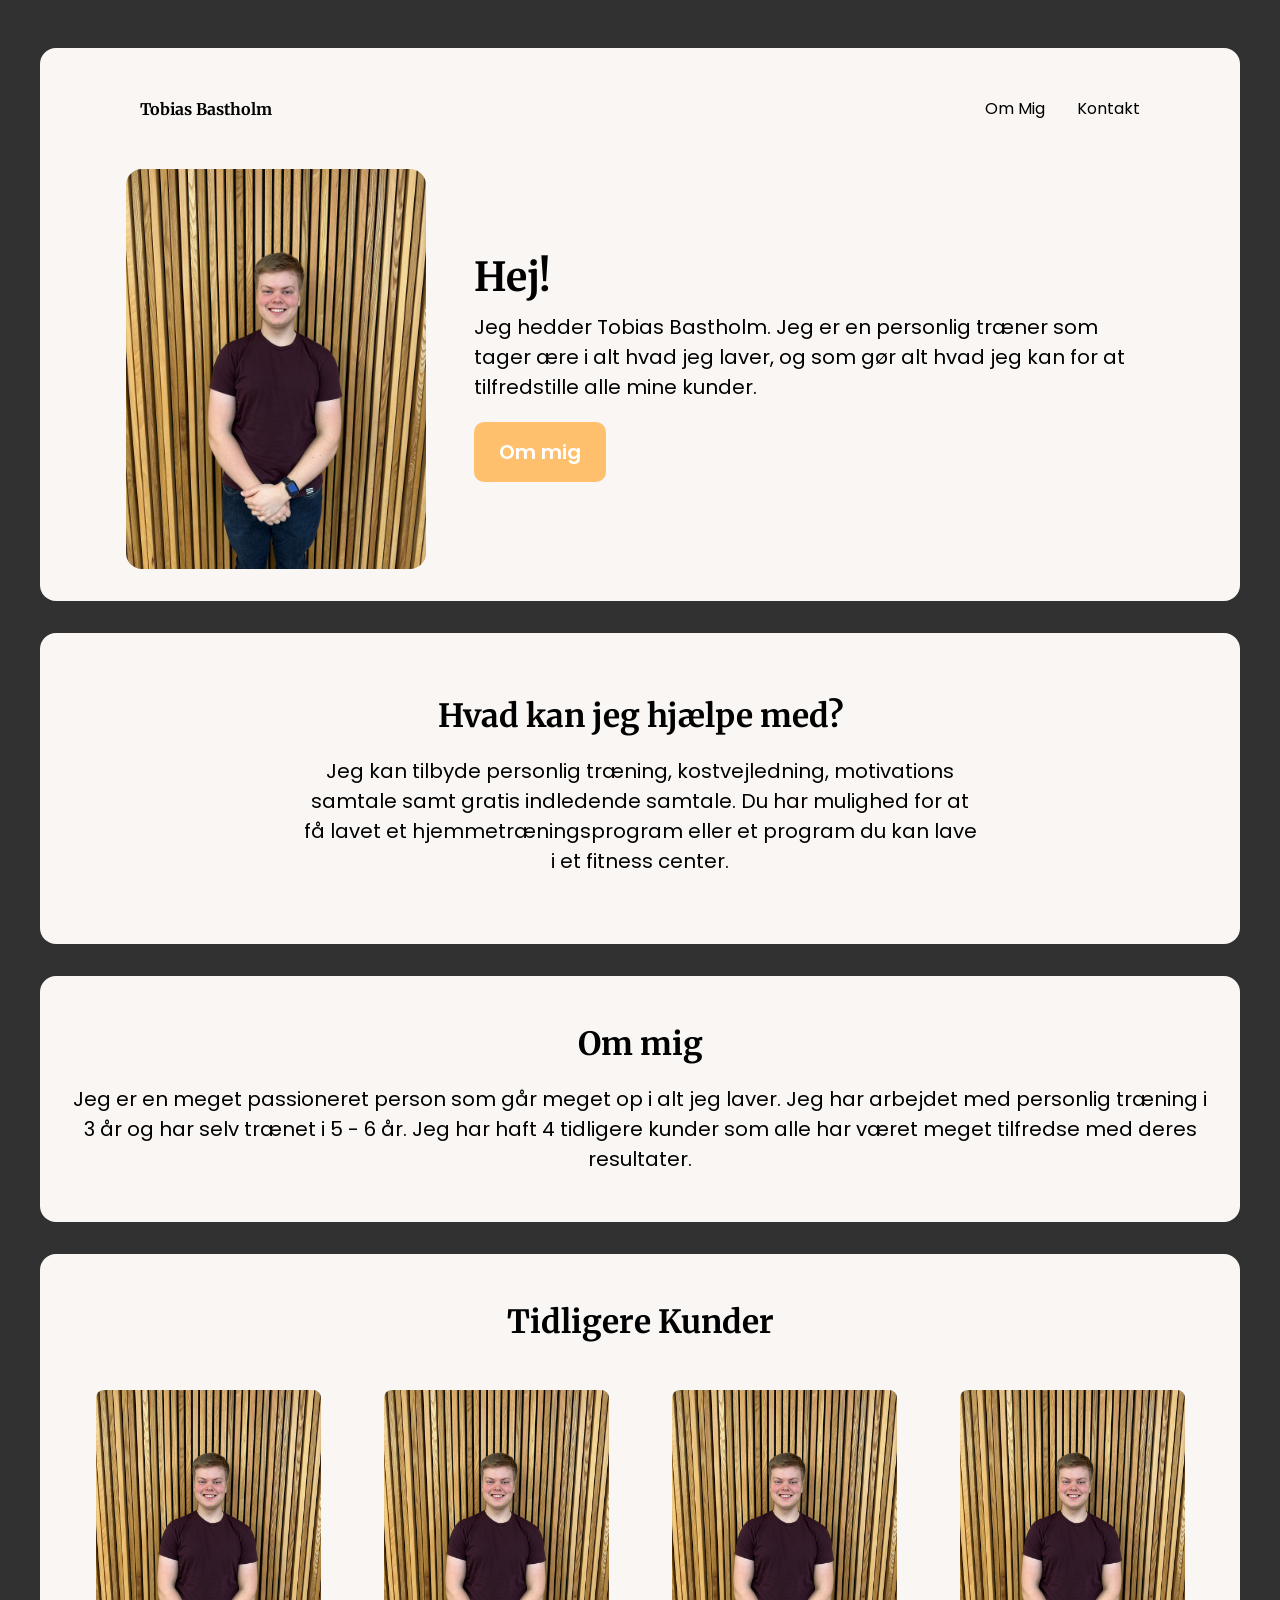
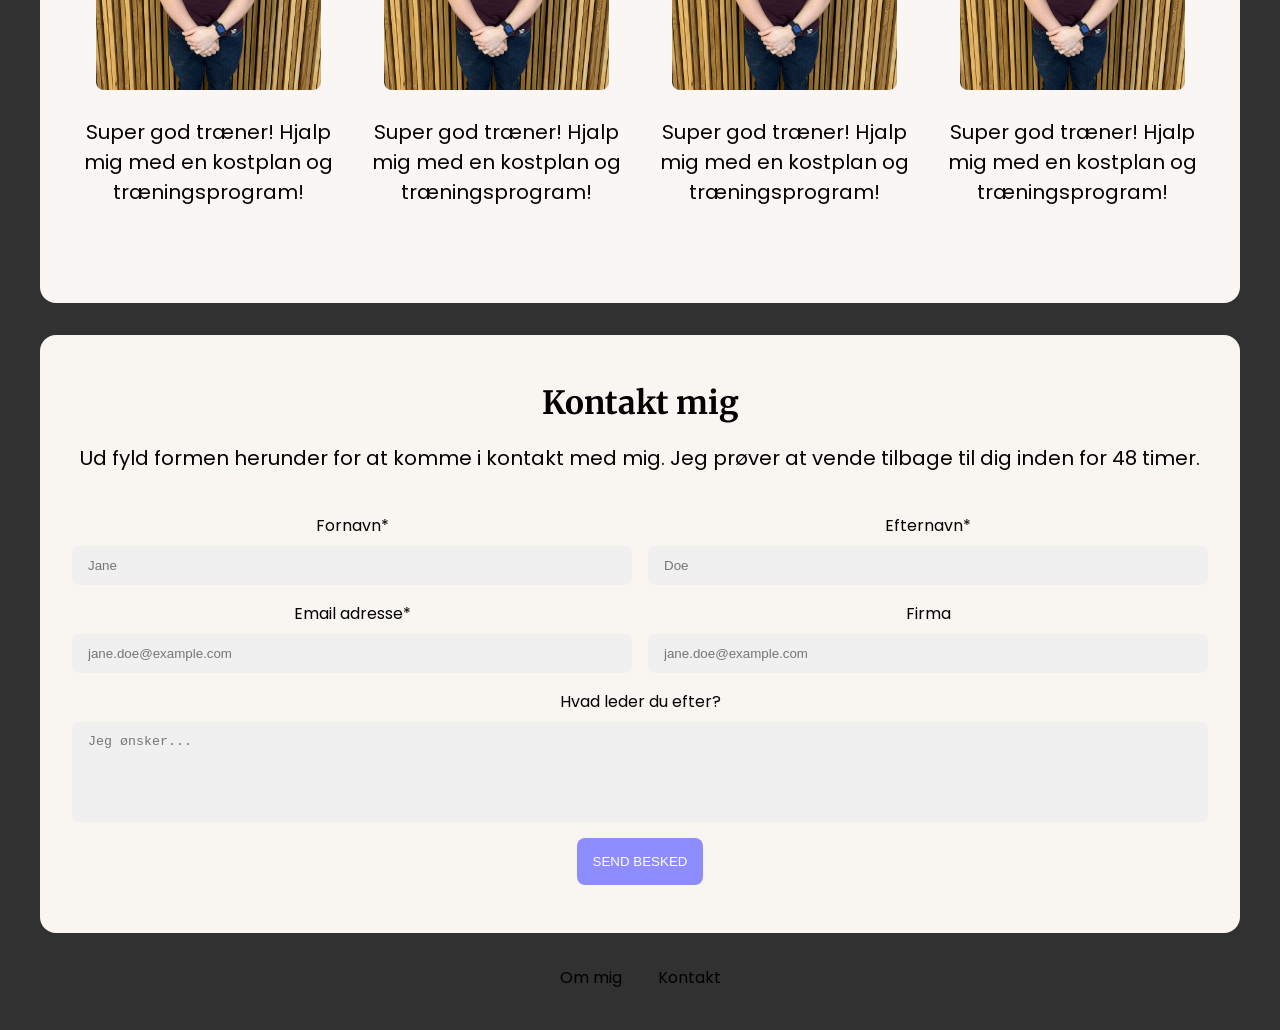
==== index.html @ 21aad93b "Add files via upload" ====
<!DOCTYPE html>
<html lang="en">
<head>
    <meta charset="UTF-8">
    <meta name="viewport" content="width=device-width, initial-scale=1.0">
    <title>Tobias Bastholm</title>
    <link rel="stylesheet" href="style.css">
</head>
<body>
    <header>
        <nav>
            <ul>
                <li><a href="index.html">Tobias Bastholm</a></li>
                <li><a href="#om-mig">Om Mig</a></li>
                <li><a href="#Kontakt">Kontakt</a></li>
            </ul>
        </nav>
        <div class="flex-container">
            <img height="400px" width="300px" src="images/Forbillede.jpeg">
            <div class="text-container">
                <h1>Hej!</h1>
                <p>Jeg hedder Tobias Bastholm. Jeg er en personlig træner som tager ære i alt hvad jeg laver, og som gør alt hvad jeg kan for at tilfredstille alle mine kunder.</p>
                <a href="#om-mig" class="cta-button">Om mig</a>
            </div>
        </div>
    </header>

    <section>
        <div class="flex-container">
            <div class="text-container">
                <h2>Hvad kan jeg hjælpe med?</h2>
                <p>Jeg kan tilbyde personlig træning, kostvejledning, motivations samtale samt gratis indledende samtale. 
                    Du har mulighed for at få lavet et hjemmetræningsprogram eller et program du kan lave i et fitness center.
                </p>
            </div>
        </div>
    </section>

    <section id="om-mig">
        <h2>Om mig</h2>
        <p>Jeg er en meget passioneret person som går meget op i alt jeg laver. Jeg har arbejdet med personlig træning i 3 år og har selv trænet i 5 - 6 år. 
            Jeg har haft 4 tidligere kunder som alle har været meget tilfredse med deres resultater. 
        </p>
    </section>

    <section id="tidligere-kunder">
        <h3>Tidligere Kunder</h3>
        <div class="grid-container-kunder">
            <div class="tidligere-kunde">
                <img src="images/Forbillede.jpeg">
                <p>Super god træner! Hjalp mig med en kostplan og træningsprogram!</p>
            </div>
            <div class="tidligere-kunde">
                <img src="images/Forbillede.jpeg">
                <p>Super god træner! Hjalp mig med en kostplan og træningsprogram!</p>
            </div>
            <div class="tidligere-kunde">
                <img src="images/Forbillede.jpeg">
                <p>Super god træner! Hjalp mig med en kostplan og træningsprogram!</p>
            </div>
            <div class="tidligere-kunde">
                <img src="images/Forbillede.jpeg">
                <p>Super god træner! Hjalp mig med en kostplan og træningsprogram!</p>
            </div>
        </div>
    </section>

    <section id="Kontakt">
        <div class="Kontakt-container">
            <h3>Kontakt mig</h3>
            <p>Ud fyld formen herunder for at komme i kontakt med mig. Jeg prøver at vende tilbage til dig inden for 48 timer.</p>
            
            <form action="https://formspree.io/f/xkozqowa" method="post">
                <div class="form-group">
                    <label for="firstname">Fornavn*</label>
                    <input 
                        type="text" 
                        name="firstname" 
                        id="firstname" 
                        required 
                        class="form-element"
                        placeholder="Jane" />
                </div>
                <div class="form-group">
                    <label for="lastname">Efternavn*</label>
                    <input 
                        type="text" 
                        name="lastname" 
                        id="lastname" 
                        required 
                        class="form-element"
                        placeholder="Doe" />
                </div>
                <div class="form-group">
                    <label for="email">Email adresse*</label>
                    <input 
                        type="email" 
                        name="email" 
                        id="email" 
                        required 
                        class="form-element"
                        placeholder="jane.doe@example.com" />
                </div>
                <div class="form-group">
                    <label for="company">Firma</label>
                    <input 
                        type="text" 
                        name="company" 
                        id="company" 
                        class="form-element"
                        placeholder="jane.doe@example.com" />
                </div>
                <div class="form-group full">
                    <label for="massage">Hvad leder du efter?</label>
                    <textarea 
                        name="message" 
                        id="message" 
                        class="form-element" 
                        placeholder="Jeg ønsker..."></textarea>
                </div>
                <div class="submit-group">
                    <input type="submit" value="SEND BESKED">
                </div>
            </form>

        </div>
    </section>

    <footer>
        <a href="#om-mig">Om mig</a>
        <a href="#Kontakt">Kontakt</a>
    </footer>

</body>
</html>
---- style.css ----
@import url('https://fonts.googleapis.com/css2?family=Merriweather:ital,opsz,wght@0,18..144,300..900;1,18..144,300..900&display=swap');
@import url('https://fonts.googleapis.com/css2?family=Merriweather:ital,opsz,wght@0,18..144,300..900;1,18..144,300..900&family=Poppins:ital,wght@0,100;0,200;0,300;0,400;0,500;0,600;0,700;0,800;0,900;1,100;1,200;1,300;1,400;1,500;1,600;1,700;1,800;1,900&display=swap');

:root {
    --base-color: #313131;
    --text-color: #000000;
    --primary-color: #ffc06e;
    --secondary-color: #8D8DFF;
    --color-1: #F9F6F3;
    --color-2: #F3F7F9;
    --color-3: #F6F3F9;
    --color-4: #f9f6f1;
    --color-5: #f9f4f1;
}

* {
    margin: 0;
    padding: 0;
    box-sizing: border-box;
}

html {
    font-family: Poppins, 'Segoe UI', Tahoma, Geneva, Verdana, sans-serif;
    color: var(--text-color);
}

body {
    padding: 1em;
    background-color: var(--base-color);
}

h1, h2, h3 {
    font-family: Merriweather, Poppins, 'Segoe UI', Tahoma, Geneva, Verdana, sans-serif;
}

nav {
    margin: 1em auto 3em auto;
    width: min(1000px, 100%);
}

nav ul {
    display: flex;
    align-items: center;
    list-style-type: none;
    gap: 2em;
}

nav li:first-child {
    margin-right: auto;
    font-family: Merriweather, Poppins;
    font-weight: bold;
}

nav a {
    text-decoration: none;
    color: var(--text-color);
}

nav a:hover {
    text-decoration: underline;
}

header, section {
    margin: 2em auto;
    width: min(75em, 100%);
    background-color: var(--color-1);
    padding: min(2em, 15%);
    border-radius: 1em;
}

.flex-container {
    display: flex;
    justify-content: center;
    align-items: center;
    flex-wrap: wrap;
    gap: 3em;
}

header img {
    max-width: 100%;
    border-radius: 1em;
    object-fit: cover;
    object-position: center;
}

.text-container {
    flex: 0 1 34em;
}

h1 {
    font-size: 2.5rem;
    margin-bottom: 0.25em;
}

.text-container {
    margin: .75em 0 1em 0;
    font-size: 1.25rem;
}

.cta-button {
    display: inline-block;
    text-decoration: none;
    color: white;
    background-color: var(--primary-color);
    padding: .75em 1.25em;
    border-radius: .5em;
    font-weight: 600;
    margin-top: 1em;
}

.secondary {
    background-color: var(--secondary-color);
}

section {
    padding: 3em min(2em, 15%);
    background-color: var(--color-1);
    text-align: center;
}

h2 {
    font-size: 2rem;
}

section p {
    margin-top: 1em;
    font-size: 1.25rem;
}

section#om-mig {
    background-color: var(--color-1);
}

footer {
    padding-bottom: 1.5em;
    text-align: center;
}

footer a {
    margin: 0 1em;
    text-decoration: none;
    color: var(--text-color);
}

footer a:hover {
    text-decoration: underline;
}

@media(max-width: 1023px) {
    header {
        text-align: center;
    }

    header .text-container {
        padding-top: 0;
    }
}

h3 {
    font-family: Merriweather, Poppins;
    font-size: 2rem;
}

section#tidligere-kunder {
    background-color: var(--color-1);
}

.grid-container-kunder {
    display: grid;
    grid-template-columns: repeat(4, 1fr);
    grid-gap: 1em;
}

.tidligere-kunde {
    margin-top: 3em;
    margin-bottom: 3em;
}

.tidligere-kunde img {
    height: 300px;
    width: 225px;
    border-radius: 0.5em;
    transition: 100ms ease;

    &:hover {
        scale: 1.05;
    }
}

.Kontakt-container p {
    margin-bottom: 2em;
}

form {
    display: grid;
    grid-template-columns: 1fr;
    grid-gap: 1em;

    @media (min-width: 768px) {
        grid-template-columns: repeat(2, 1fr);
    }

    .form-group {

        &.full {
            grid-column: 1 / -1;
        }

        label {
            display: block;
            margin-bottom: .5em;
        }

        .form-element {
            appearance: none;
            outline: none;
            border: none;

            display: block;
            width: 100%;

            border-radius: .5em;
            padding: 12px 16px;
            background-color: #F0F0F0;
            transition: 0.4s;

            &:focus {
                box-shadow: 0px 0px 6px rgba(0, 0, 0, 0.2);
                background-color: white;
            }
        }

        textarea {
            resize: none;
            min-height: 100px;
        }
    }

    .submit-group {
        grid-column: 1 / -1;

        input[type="submit"] {
            appearance: none;
            border: none;
            outline: none;
            background: none;

            padding: 16px;
            background-color: var(--secondary-color);
            border-radius: 8px;
            color: white;
            cursor: pointer;
            transition: 0.3s;

            &:hover {
                background-color: #4D4DFF;
            }
        }
    }
}

section#Kontakt {
    background-color: var(--color-4);
}
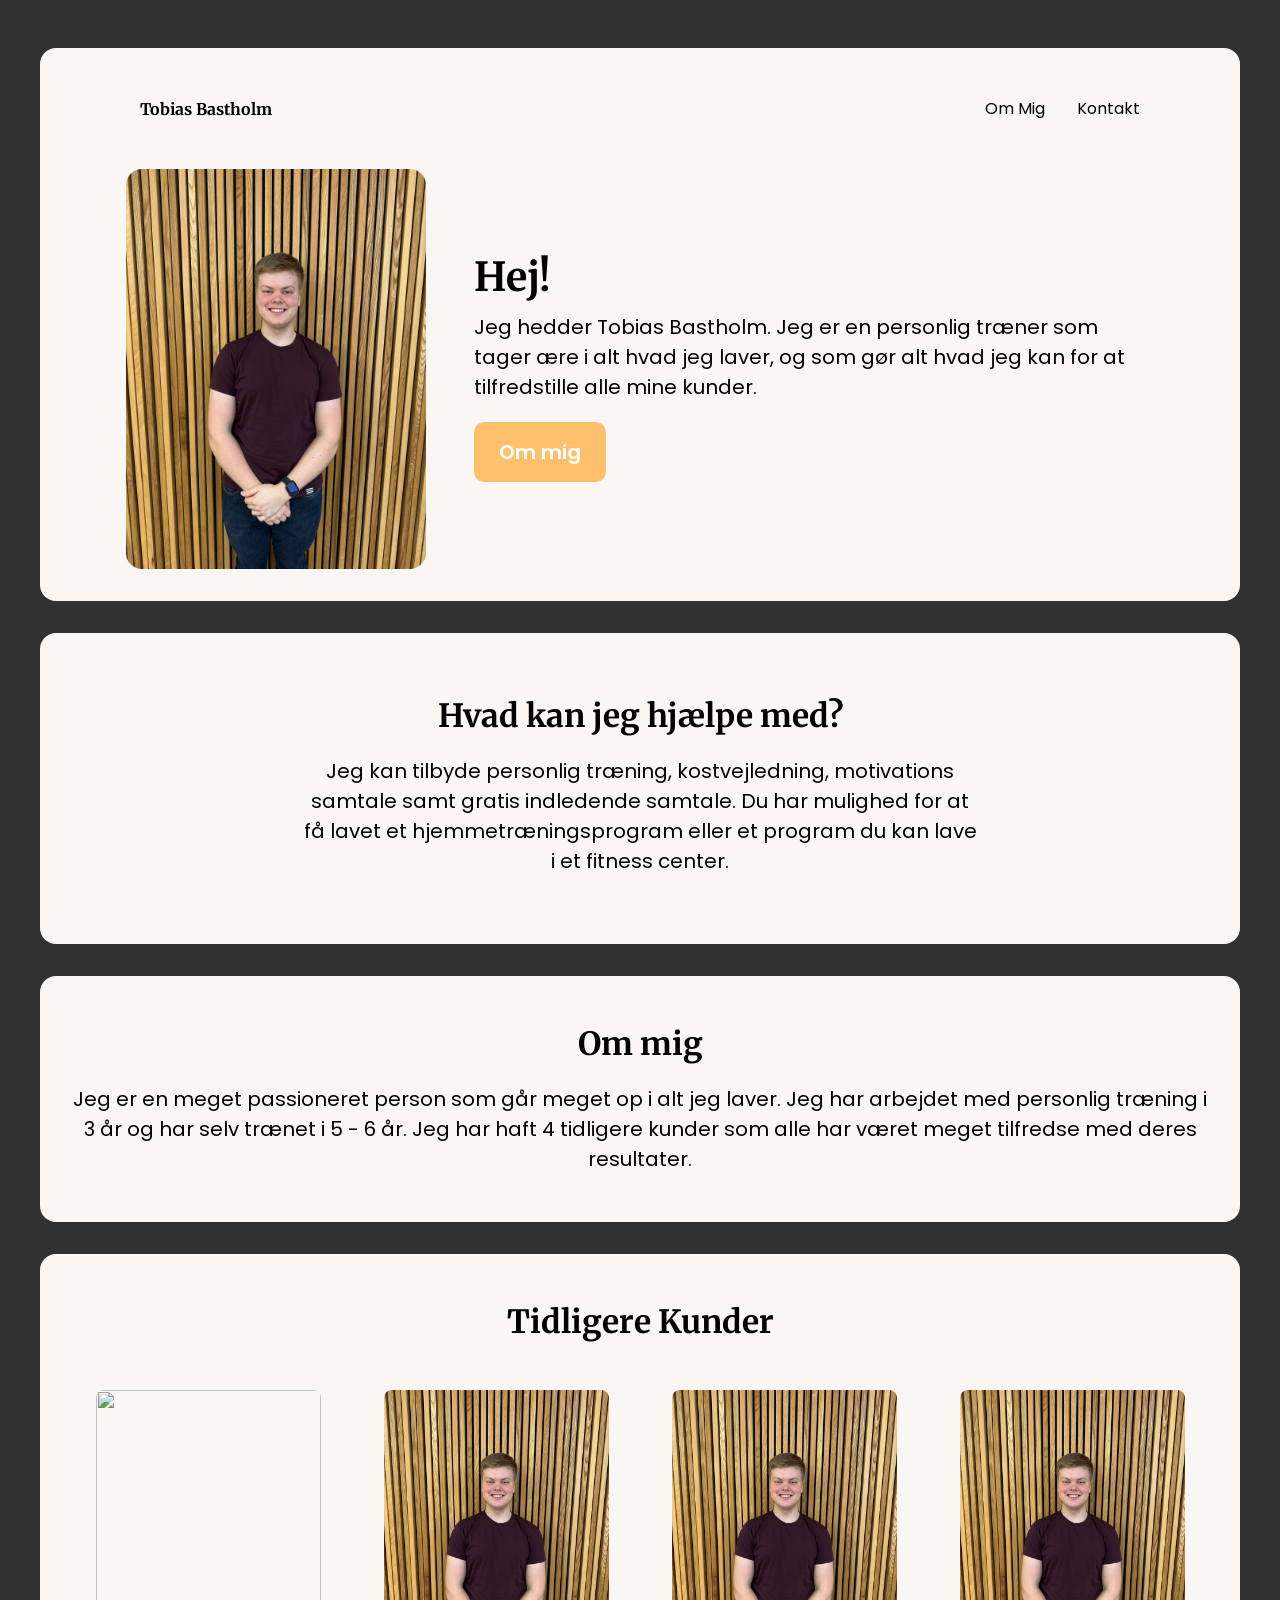
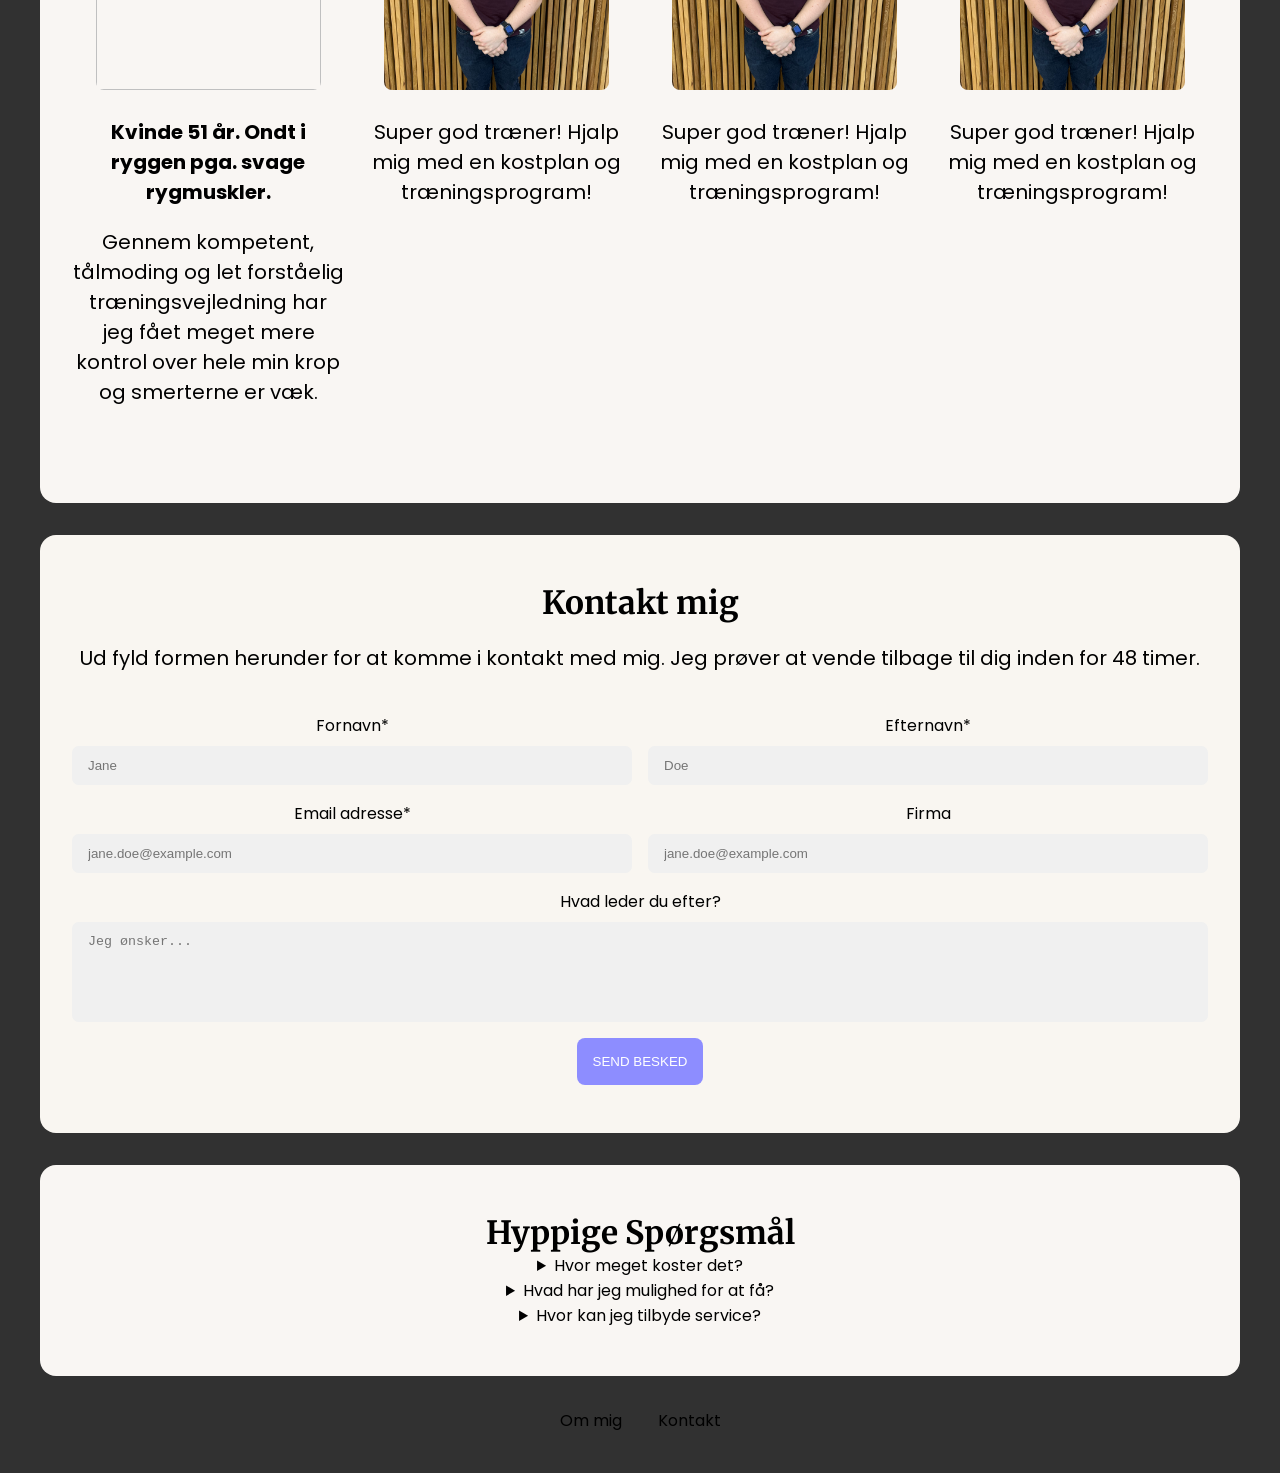
==== commit 3ccbc291: "Update index.html" ====
--- a/index.html
+++ b/index.html
@@ -47,8 +47,9 @@
         <h3>Tidligere Kunder</h3>
         <div class="grid-container-kunder">
             <div class="tidligere-kunde">
-                <img src="images/Forbillede.jpeg">
-                <p>Super god træner! Hjalp mig med en kostplan og træningsprogram!</p>
+                <img src="images/Karina_Billede.jpeg">
+                <p><strong>Kvinde 51 år. Ondt i ryggen pga. svage rygmuskler.</strong></p>
+                <p>Gennem kompetent, tålmoding og let forståelig træningsvejledning har jeg fået meget mere kontrol over hele min krop og smerterne er væk.</p>
             </div>
             <div class="tidligere-kunde">
                 <img src="images/Forbillede.jpeg">
@@ -126,10 +127,26 @@
         </div>
     </section>
 
+    <section>
+        <h2>Hyppige Spørgsmål</h2>
+        <details>
+            <summary>Hvor meget koster det?</summary>
+            <p>Den først session koster 600kr, derefter koster hver session 400kr.</p>
+        </details>
+        <details>
+            <summary>Hvad har jeg mulighed for at få?</summary>
+            <p>Du har mulighed få personlig træning, kostvejledning, motivations samtale og træningsplan.</p>
+        </details>
+        <details>
+            <summary>Hvor kan jeg tilbyde service?</summary>
+            <p>Jeg kan tilbyde service alle steder der ligger inden for 50km af Holbæk. Jeg tilbyder også online kostvejledning, motivations samtale og træningsplan.</p>
+        </details>
+    </section>
+
     <footer>
         <a href="#om-mig">Om mig</a>
         <a href="#Kontakt">Kontakt</a>
     </footer>
 
 </body>
-</html>+</html>
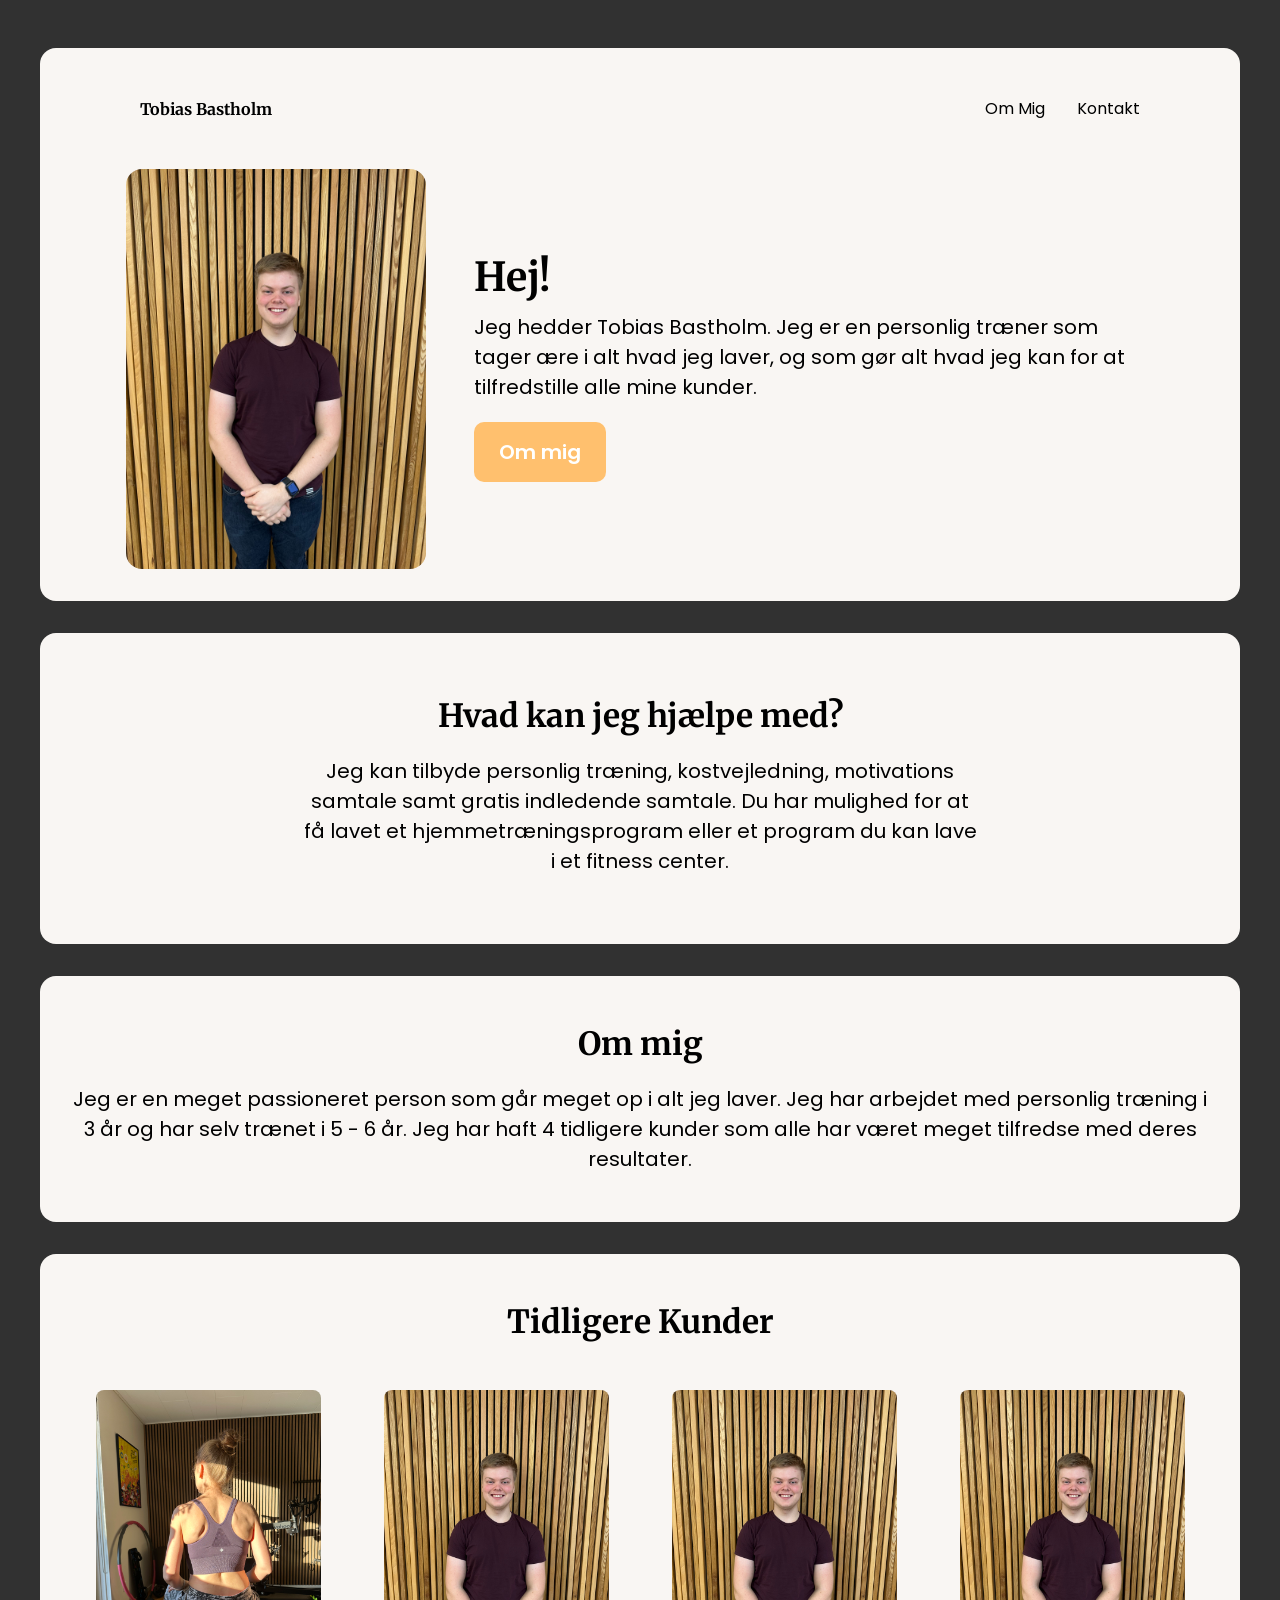
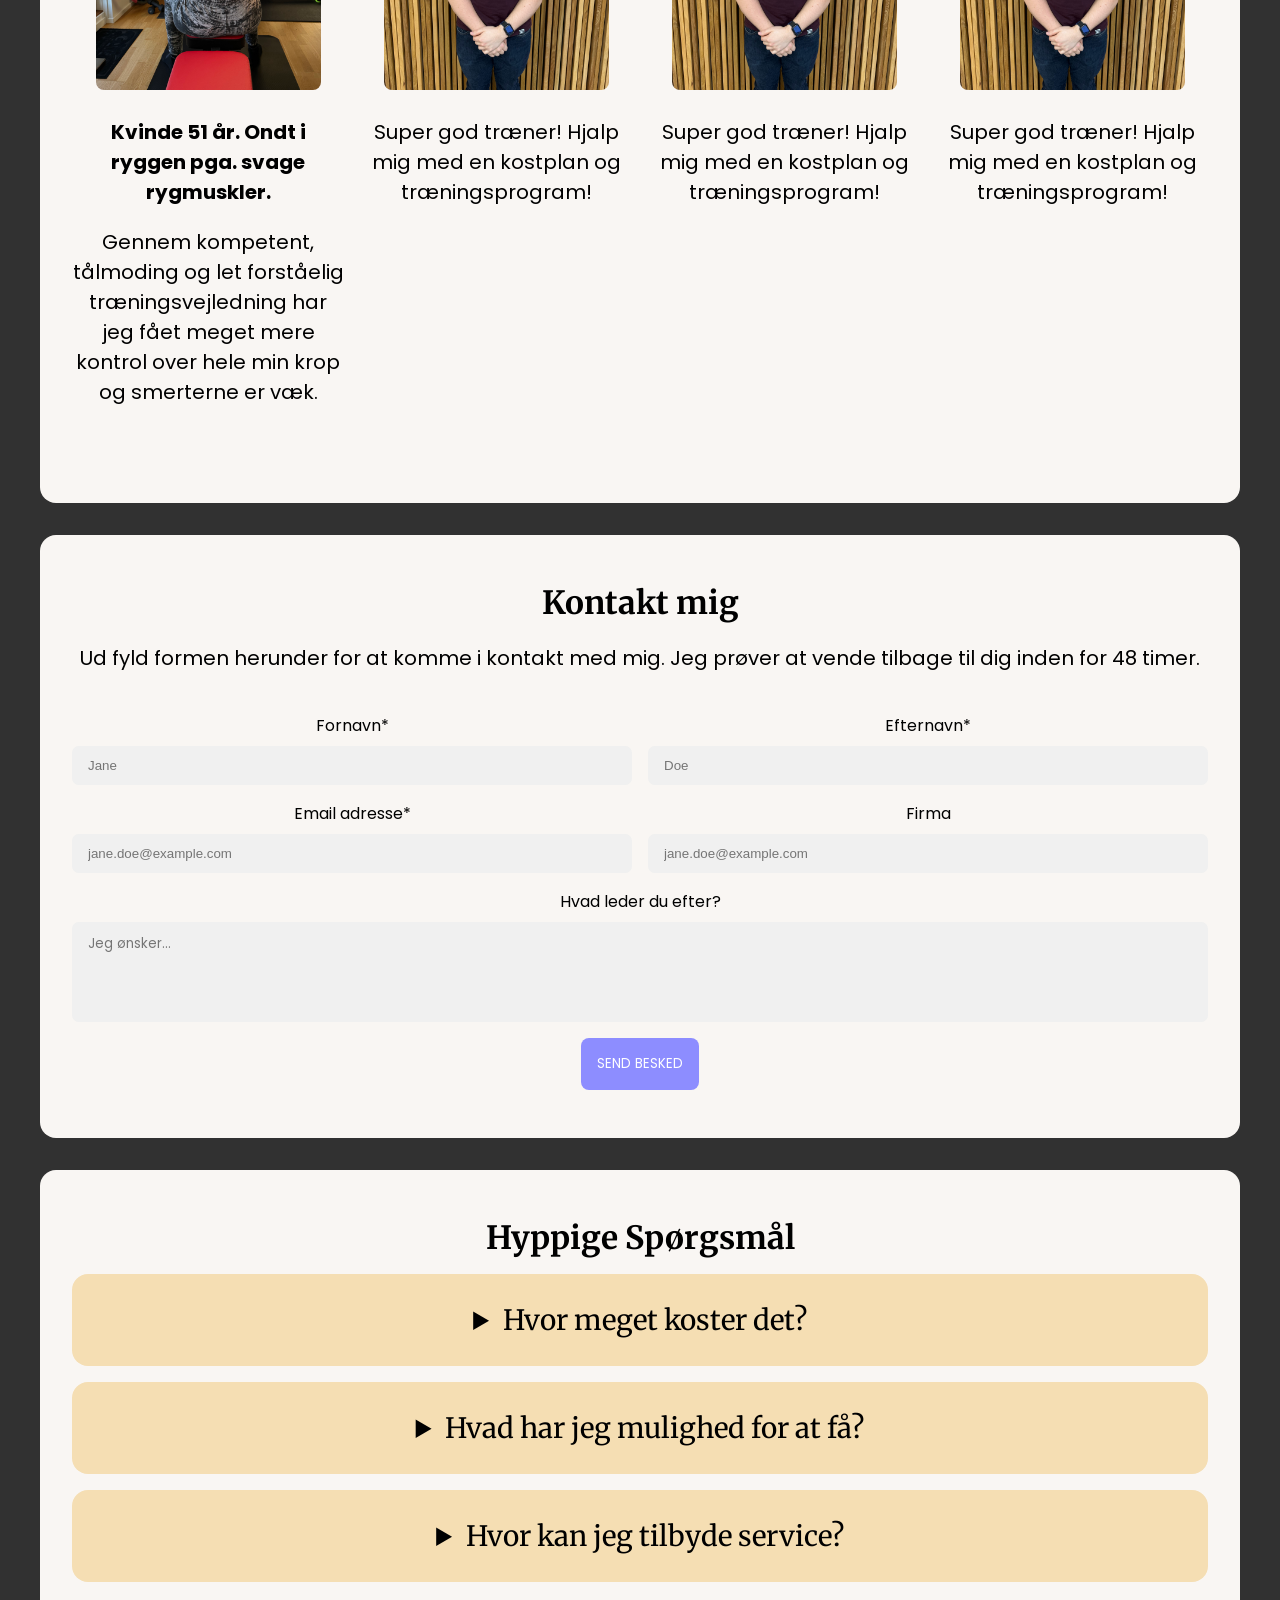
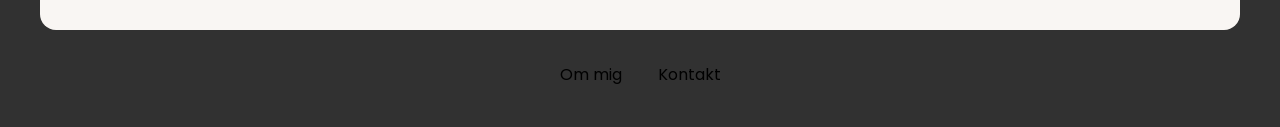
==== commit fc156fa5: "Update index.html" ====
--- a/index.html
+++ b/index.html
@@ -135,7 +135,7 @@
         </details>
         <details>
             <summary>Hvad har jeg mulighed for at få?</summary>
-            <p>Du har mulighed få personlig træning, kostvejledning, motivations samtale og træningsplan.</p>
+            <p>Du har mulighed for at få personlig træning, kostvejledning, motivations samtale og træningsplan.</p>
         </details>
         <details>
             <summary>Hvor kan jeg tilbyde service?</summary>
@@ -150,3 +150,4 @@
 
 </body>
 </html>
+
--- a/style.css
+++ b/style.css
@@ -7,10 +7,6 @@
     --primary-color: #ffc06e;
     --secondary-color: #8D8DFF;
     --color-1: #F9F6F3;
-    --color-2: #F3F7F9;
-    --color-3: #F6F3F9;
-    --color-4: #f9f6f1;
-    --color-5: #f9f4f1;
 }
 
 * {
@@ -233,6 +229,8 @@
         textarea {
             resize: none;
             min-height: 100px;
+
+            font-family: Poppins, 'Segoe UI', Tahoma, Geneva, Verdana, sans-serif;
         }
     }
 
@@ -252,6 +250,8 @@
             cursor: pointer;
             transition: 0.3s;
 
+            font-family: Poppins, 'Segoe UI', Tahoma, Geneva, Verdana, sans-serif;
+
             &:hover {
                 background-color: #4D4DFF;
             }
@@ -260,5 +260,21 @@
 }
 
 section#Kontakt {
-    background-color: var(--color-4);
-}+    background-color: var(--color-1);
+}
+
+details {
+    margin-top: 1em;
+    background-color: wheat;
+    border-radius: 1em;
+}
+
+details summary {
+    padding: 1em;
+    font-size: 1.75em;
+    font-family: Merriweather, Poppins, 'Segoe UI', Tahoma, Geneva, Verdana, sans-serif;
+}
+
+details p {
+    padding: 0 2em 2em 2em;
+}
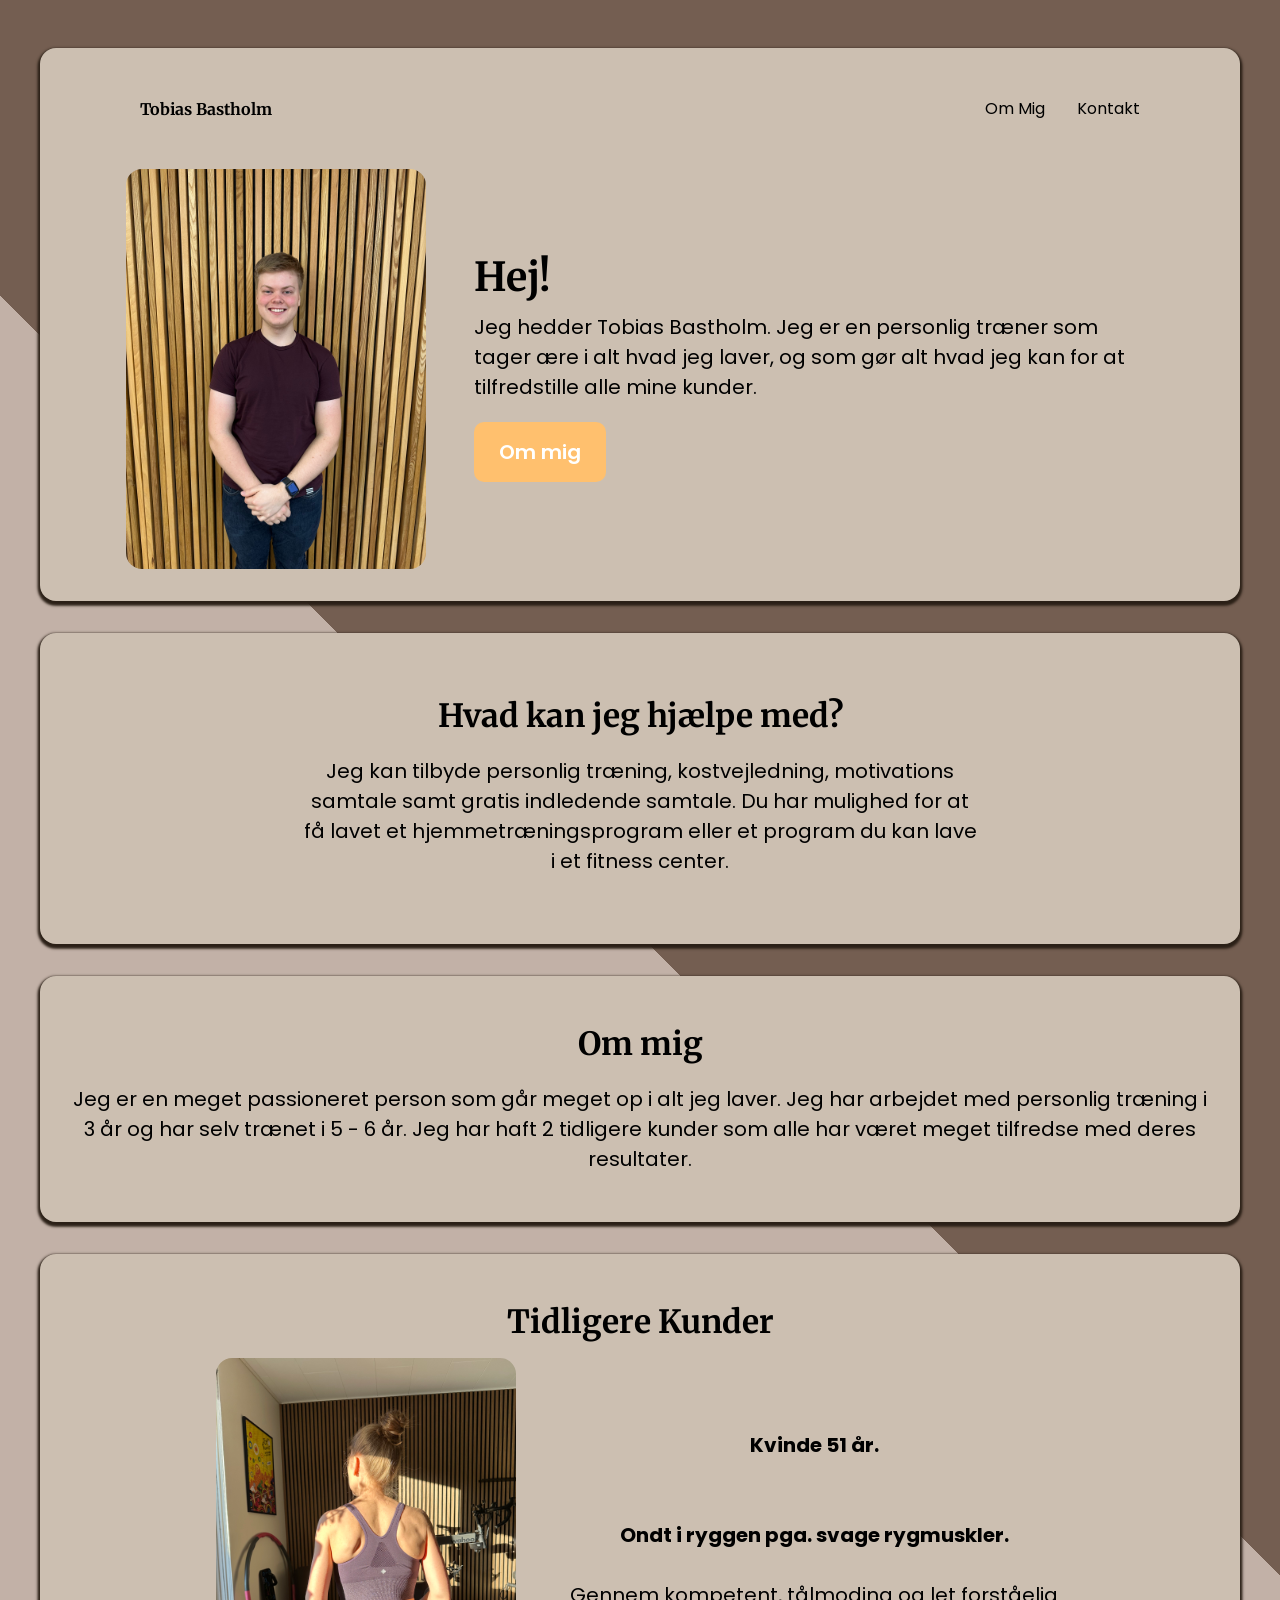
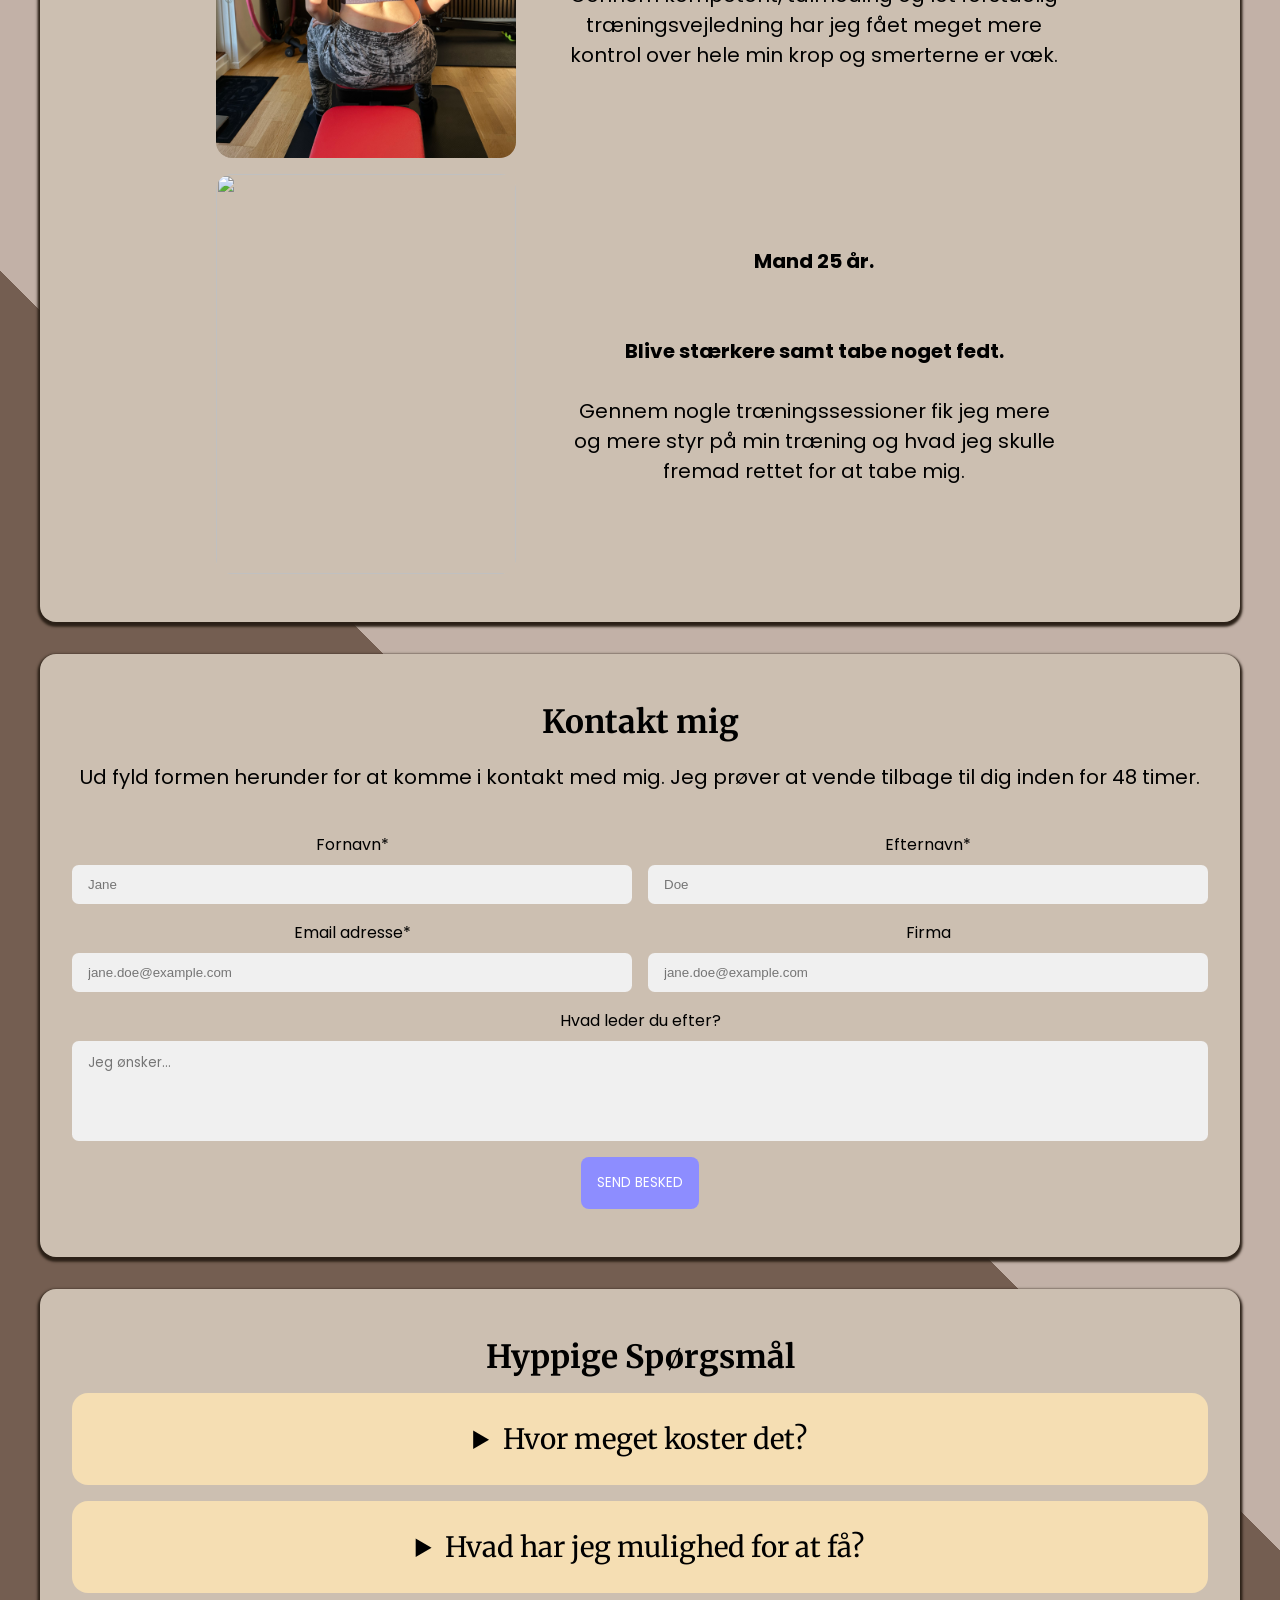
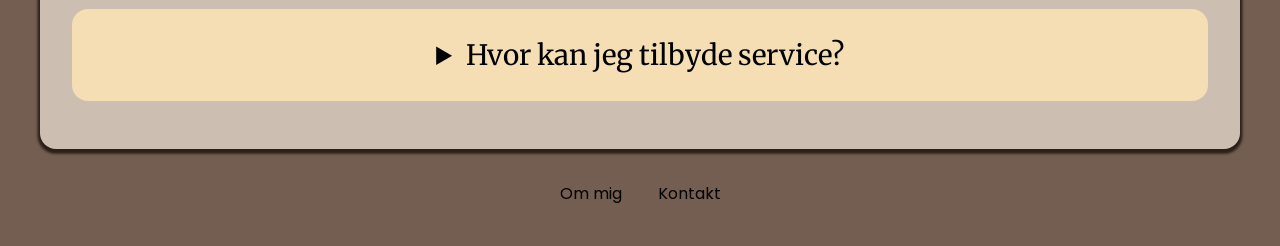
==== commit b1213bc3: "Add files via upload" ====
--- a/index.html
+++ b/index.html
@@ -39,30 +39,23 @@
     <section id="om-mig">
         <h2>Om mig</h2>
         <p>Jeg er en meget passioneret person som går meget op i alt jeg laver. Jeg har arbejdet med personlig træning i 3 år og har selv trænet i 5 - 6 år. 
-            Jeg har haft 4 tidligere kunder som alle har været meget tilfredse med deres resultater. 
+            Jeg har haft 2 tidligere kunder som alle har været meget tilfredse med deres resultater. 
         </p>
     </section>
 
     <section id="tidligere-kunder">
         <h3>Tidligere Kunder</h3>
-        <div class="grid-container-kunder">
-            <div class="tidligere-kunde">
-                <img src="images/Karina_Billede.jpeg">
-                <p><strong>Kvinde 51 år. Ondt i ryggen pga. svage rygmuskler.</strong></p>
-                <p>Gennem kompetent, tålmoding og let forståelig træningsvejledning har jeg fået meget mere kontrol over hele min krop og smerterne er væk.</p>
-            </div>
-            <div class="tidligere-kunde">
-                <img src="images/Forbillede.jpeg">
-                <p>Super god træner! Hjalp mig med en kostplan og træningsprogram!</p>
-            </div>
-            <div class="tidligere-kunde">
-                <img src="images/Forbillede.jpeg">
-                <p>Super god træner! Hjalp mig med en kostplan og træningsprogram!</p>
-            </div>
-            <div class="tidligere-kunde">
-                <img src="images/Forbillede.jpeg">
-                <p>Super god træner! Hjalp mig med en kostplan og træningsprogram!</p>
-            </div>
+        <div class="tidligere-kunde">
+            <img height="400px" width="300px" src="images/Karina_Billede.jpeg">
+            <p><strong>Kvinde 51 år.</strong><br><br>
+                <br><strong>Ondt i ryggen pga. svage rygmuskler.</strong><br>
+                <br>Gennem kompetent, tålmoding og let forståelig træningsvejledning har jeg fået meget mere kontrol over hele min krop og smerterne er væk.<br></p>
+        </div>
+        <div class="tidligere-kunde">
+            <img height="400px" width="300px" src="images/Emil_Billede.jpeg">
+            <p><strong>Mand 25 år.</strong><br><br>
+                <br><strong>Blive stærkere samt tabe noget fedt.</strong><br>
+                <br>Gennem nogle træningssessioner fik jeg mere og mere styr på min træning og hvad jeg skulle fremad rettet for at tabe mig.<br></p>
         </div>
     </section>
 
@@ -135,11 +128,11 @@
         </details>
         <details>
             <summary>Hvad har jeg mulighed for at få?</summary>
-            <p>Du har mulighed for at få personlig træning, kostvejledning, motivations samtale og træningsplan.</p>
+            <p>Du har mulighed få personlig træning, kostvejledning, motivations samtale og træningsplan.</p>
         </details>
         <details>
             <summary>Hvor kan jeg tilbyde service?</summary>
-            <p>Jeg kan tilbyde service alle steder der ligger inden for 50km af Holbæk. Jeg tilbyder også online kostvejledning, motivations samtale og træningsplan.</p>
+            <p>Jeg kan tilbyde service alle steder der ligger inden for 50km af Holbæk. Jeg tilbyder også online kostvejledning, motivations samtale.</p>
         </details>
     </section>
 
@@ -149,5 +142,4 @@
     </footer>
 
 </body>
-</html>
-
+</html>
--- a/style.css
+++ b/style.css
@@ -2,11 +2,12 @@
 @import url('https://fonts.googleapis.com/css2?family=Merriweather:ital,opsz,wght@0,18..144,300..900;1,18..144,300..900&family=Poppins:ital,wght@0,100;0,200;0,300;0,400;0,500;0,600;0,700;0,800;0,900;1,100;1,200;1,300;1,400;1,500;1,600;1,700;1,800;1,900&display=swap');
 
 :root {
-    --base-color: #313131;
+    --base-color-1: #c2b1a7;
+    --base-color-2: #745e51;
     --text-color: #000000;
     --primary-color: #ffc06e;
     --secondary-color: #8D8DFF;
-    --color-1: #F9F6F3;
+    --color-1: #ccbfb1;
 }
 
 * {
@@ -22,7 +23,7 @@
 
 body {
     padding: 1em;
-    background-color: var(--base-color);
+    background-image: linear-gradient(45deg, var(--base-color-2) 0%, var(--base-color-2) 33.33%, var(--base-color-1) 33.33%, var(--base-color-1) 66.66%, var(--base-color-2) 66.66%, var(--base-color-2) 100%);
 }
 
 h1, h2, h3 {
@@ -62,6 +63,7 @@
     background-color: var(--color-1);
     padding: min(2em, 15%);
     border-radius: 1em;
+    box-shadow: 0 0.15em 0.15em 0.15em #2b2017;
 }
 
 .flex-container {
@@ -161,22 +163,26 @@
     background-color: var(--color-1);
 }
 
-.grid-container-kunder {
-    display: grid;
-    grid-template-columns: repeat(4, 1fr);
-    grid-gap: 1em;
-}
-
 .tidligere-kunde {
-    margin-top: 3em;
-    margin-bottom: 3em;
+    display: flex;
+    justify-content: center;
+    align-items: center;
+    flex-wrap: wrap;
+    gap: 3em;
+}
+
+.tidligere-kunde p {
+    margin-bottom: 1em;
+    width: min(500px, 100%);
 }
 
 .tidligere-kunde img {
-    height: 300px;
-    width: 225px;
-    border-radius: 0.5em;
+    max-width: 100%;
+    border-radius: 1em;
+    object-fit: cover;
+    object-position: center;
     transition: 100ms ease;
+    margin-top: 1em;
 
     &:hover {
         scale: 1.05;
@@ -277,4 +283,4 @@
 
 details p {
     padding: 0 2em 2em 2em;
-}
+}
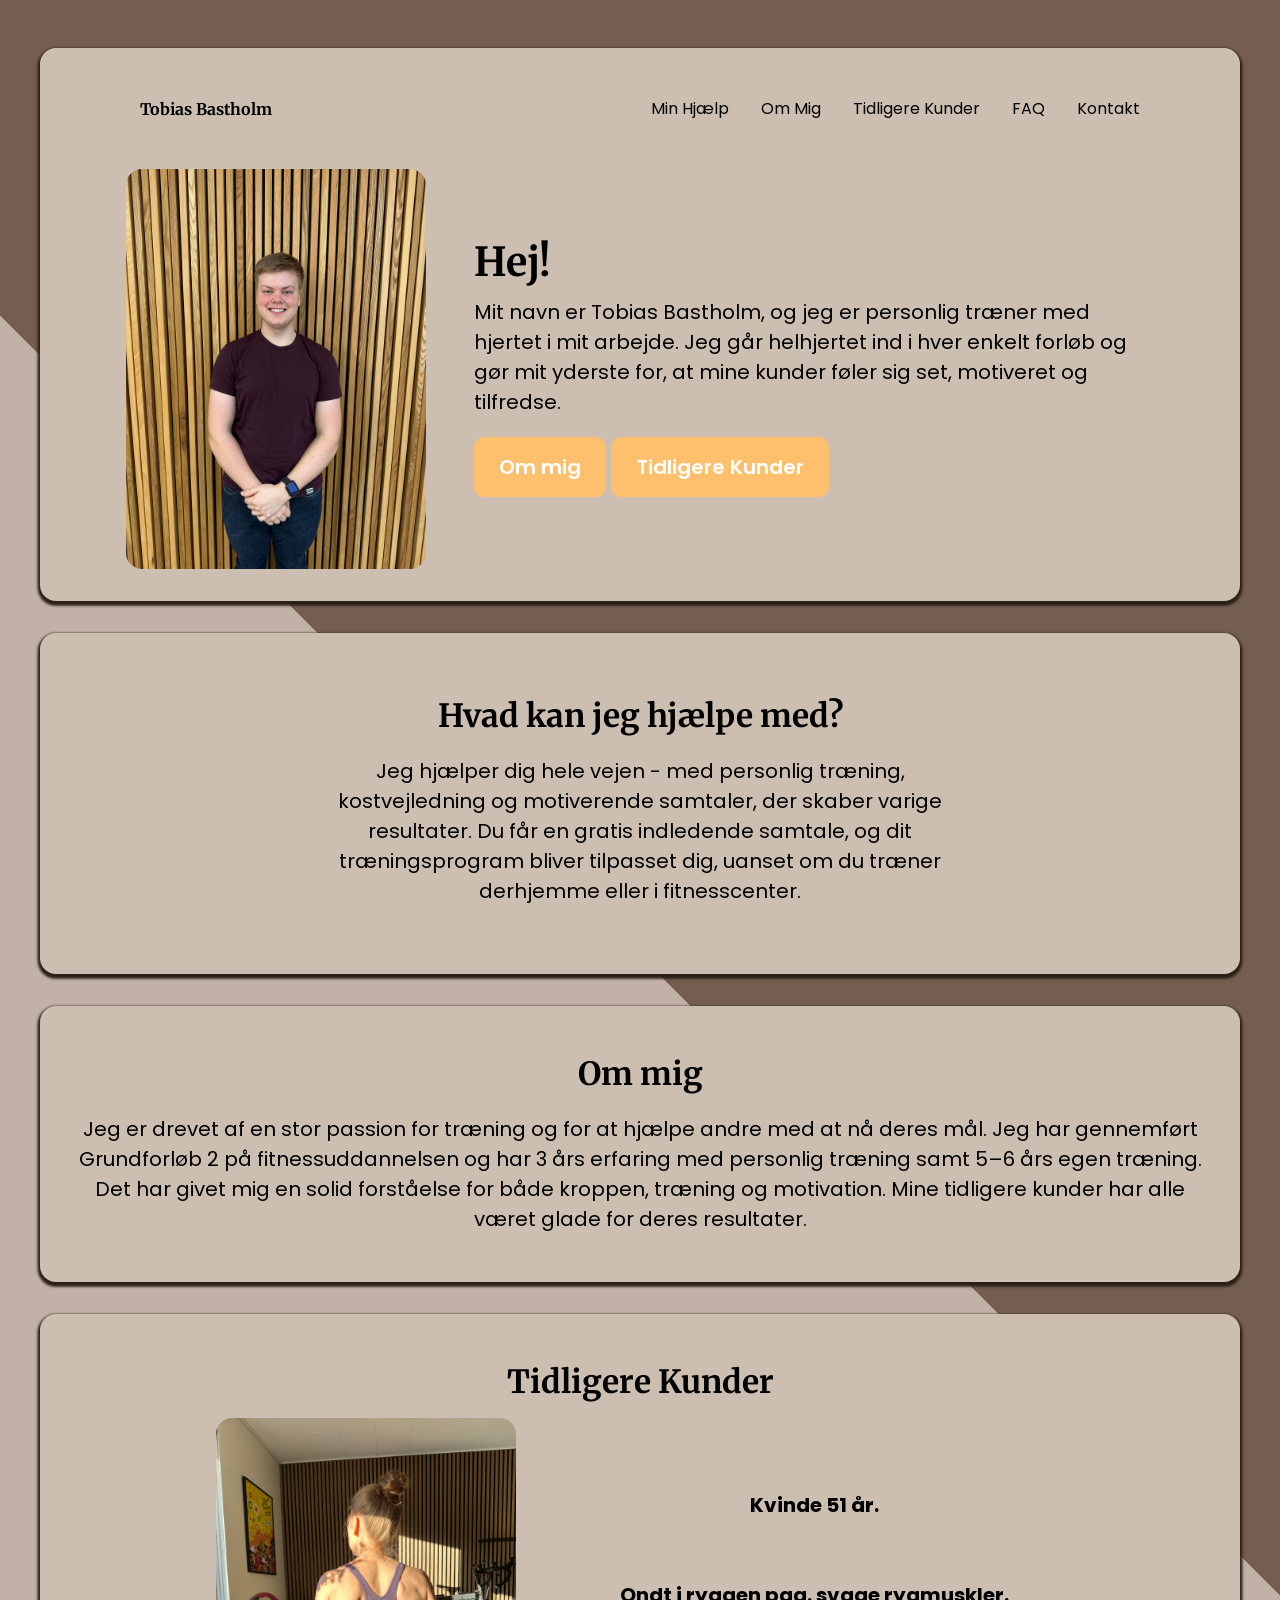
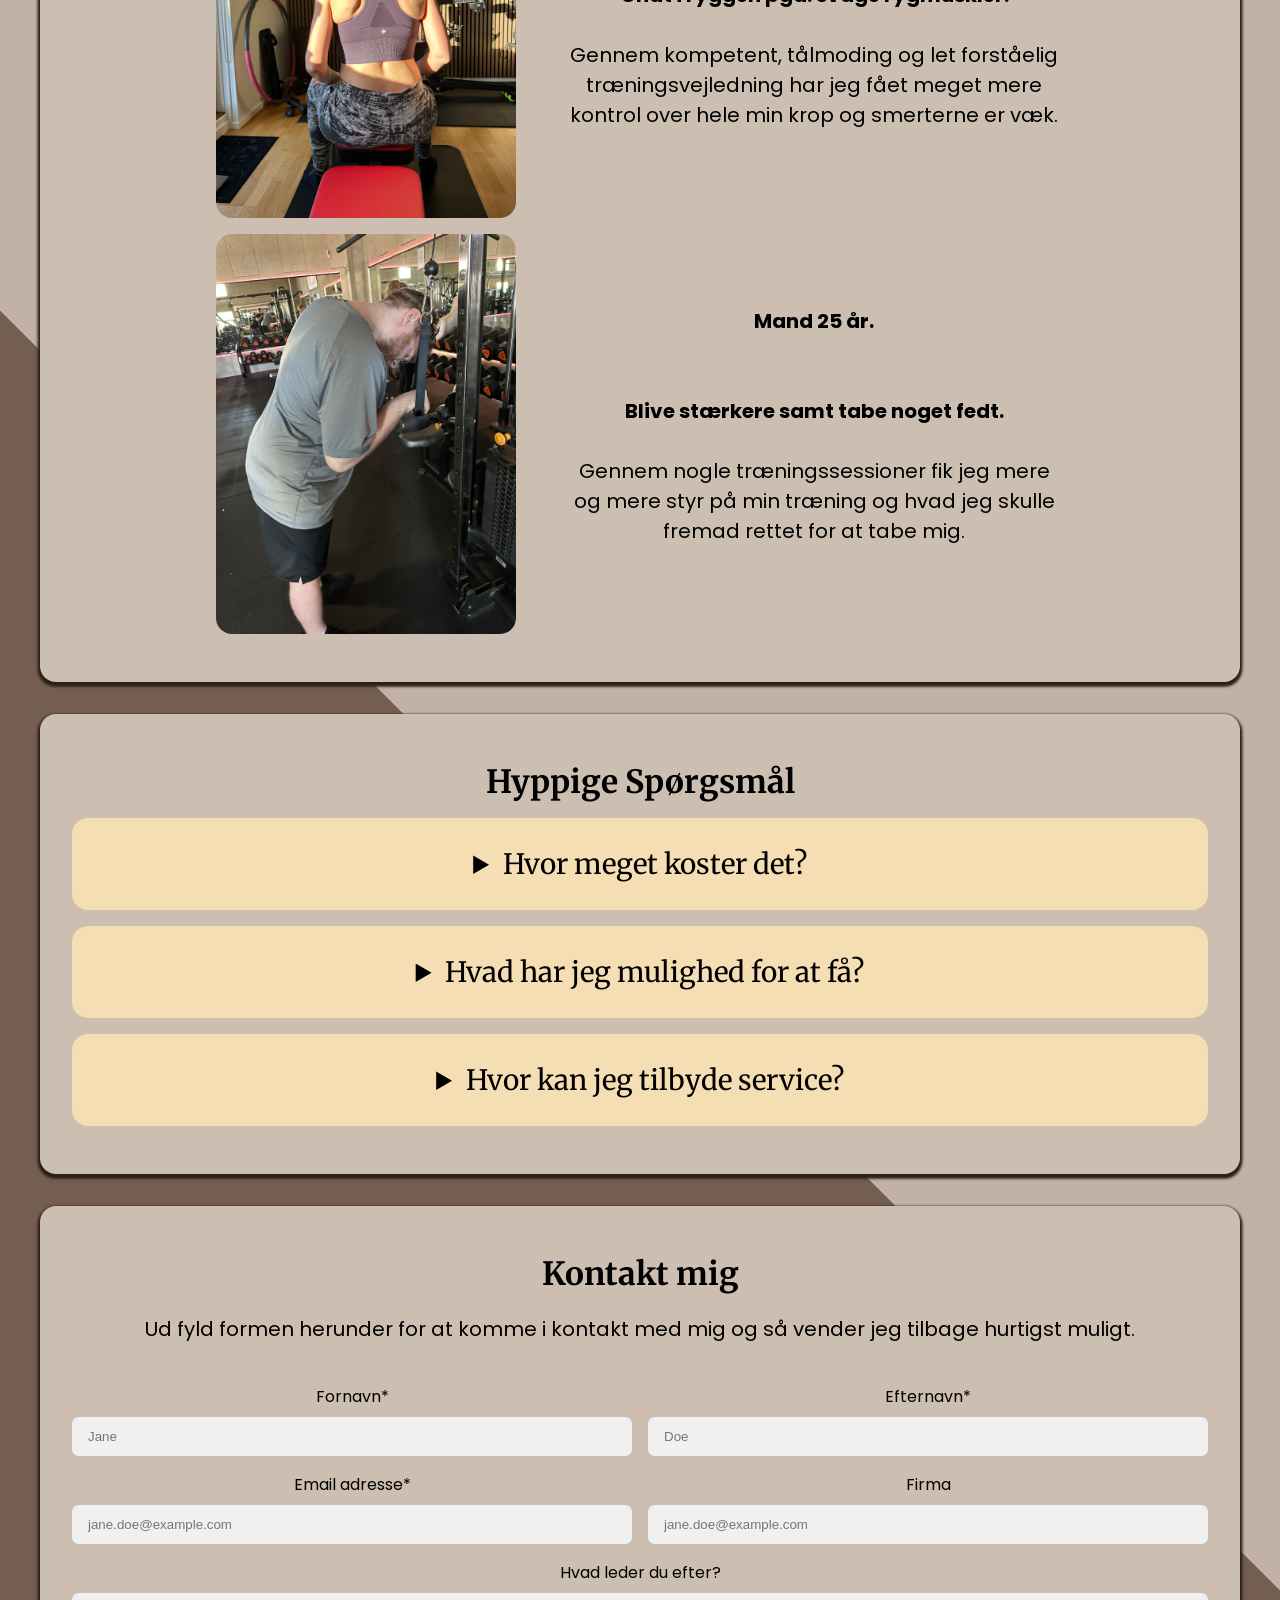
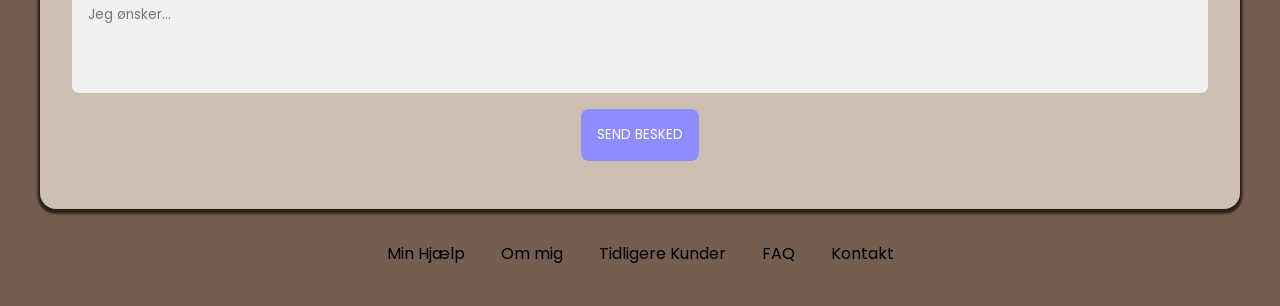
==== commit da135df1: "Add files via upload" ====
--- a/index.html
+++ b/index.html
@@ -11,7 +11,10 @@
         <nav>
             <ul>
                 <li><a href="index.html">Tobias Bastholm</a></li>
+                <li><a href="#min-hjælp">Min Hjælp</a></li>
                 <li><a href="#om-mig">Om Mig</a></li>
+                <li><a href="#tidligere-kunder">Tidligere Kunder</a></li>
+                <li><a href="#faq">FAQ</a></li>
                 <li><a href="#Kontakt">Kontakt</a></li>
             </ul>
         </nav>
@@ -19,28 +22,25 @@
             <img height="400px" width="300px" src="images/Forbillede.jpeg">
             <div class="text-container">
                 <h1>Hej!</h1>
-                <p>Jeg hedder Tobias Bastholm. Jeg er en personlig træner som tager ære i alt hvad jeg laver, og som gør alt hvad jeg kan for at tilfredstille alle mine kunder.</p>
+                <p>Mit navn er Tobias Bastholm, og jeg er personlig træner med hjertet i mit arbejde. Jeg går helhjertet ind i hver enkelt forløb og gør mit yderste for, at mine kunder føler sig set, motiveret og tilfredse.</p>
                 <a href="#om-mig" class="cta-button">Om mig</a>
+                <a href="#tidligere-kunder" class="cta-button">Tidligere Kunder</a>
             </div>
         </div>
     </header>
 
-    <section>
+    <section id="min-hjælp">
         <div class="flex-container">
             <div class="text-container">
                 <h2>Hvad kan jeg hjælpe med?</h2>
-                <p>Jeg kan tilbyde personlig træning, kostvejledning, motivations samtale samt gratis indledende samtale. 
-                    Du har mulighed for at få lavet et hjemmetræningsprogram eller et program du kan lave i et fitness center.
-                </p>
+                <p>Jeg hjælper dig hele vejen - med personlig træning, kostvejledning og motiverende samtaler, der skaber varige resultater. Du får en gratis indledende samtale, og dit træningsprogram bliver tilpasset dig, uanset om du træner derhjemme eller i fitnesscenter.</p>
             </div>
         </div>
     </section>
 
     <section id="om-mig">
         <h2>Om mig</h2>
-        <p>Jeg er en meget passioneret person som går meget op i alt jeg laver. Jeg har arbejdet med personlig træning i 3 år og har selv trænet i 5 - 6 år. 
-            Jeg har haft 2 tidligere kunder som alle har været meget tilfredse med deres resultater. 
-        </p>
+        <p>Jeg er drevet af en stor passion for træning og for at hjælpe andre med at nå deres mål. Jeg har gennemført Grundforløb 2 på fitnessuddannelsen og har 3 års erfaring med personlig træning samt 5–6 års egen træning. Det har givet mig en solid forståelse for både kroppen, træning og motivation. Mine tidligere kunder har alle været glade for deres resultater.</p>
     </section>
 
     <section id="tidligere-kunder">
@@ -59,10 +59,26 @@
         </div>
     </section>
 
+    <section id="faq">
+        <h2>Hyppige Spørgsmål</h2>
+        <details>
+            <summary>Hvor meget koster det?</summary>
+            <p>Din første session koster 600 kr. og danner fundamentet for dit videre forløb. Herefter er prisen 400 kr. pr. session.</p>
+        </details>
+        <details>
+            <summary>Hvad har jeg mulighed for at få?</summary>
+            <p>Jeg tilbyder personlig træning, kostvejledning, motiverende samtaler og en træningsplan tilpasset dine mål og din hverdag.</p>
+        </details>
+        <details>
+            <summary>Hvor kan jeg tilbyde service?</summary>
+            <p>Jeg tilbyder personlig service inden for 50 km af Holbæk og mulighed for online kostvejledning og motiverende samtaler.</p>
+        </details>
+    </section>
+
     <section id="Kontakt">
         <div class="Kontakt-container">
             <h3>Kontakt mig</h3>
-            <p>Ud fyld formen herunder for at komme i kontakt med mig. Jeg prøver at vende tilbage til dig inden for 48 timer.</p>
+            <p>Ud fyld formen herunder for at komme i kontakt med mig og så vender jeg tilbage hurtigst muligt.</p>
             
             <form action="https://formspree.io/f/xkozqowa" method="post">
                 <div class="form-group">
@@ -120,24 +136,11 @@
         </div>
     </section>
 
-    <section>
-        <h2>Hyppige Spørgsmål</h2>
-        <details>
-            <summary>Hvor meget koster det?</summary>
-            <p>Den først session koster 600kr, derefter koster hver session 400kr.</p>
-        </details>
-        <details>
-            <summary>Hvad har jeg mulighed for at få?</summary>
-            <p>Du har mulighed få personlig træning, kostvejledning, motivations samtale og træningsplan.</p>
-        </details>
-        <details>
-            <summary>Hvor kan jeg tilbyde service?</summary>
-            <p>Jeg kan tilbyde service alle steder der ligger inden for 50km af Holbæk. Jeg tilbyder også online kostvejledning, motivations samtale.</p>
-        </details>
-    </section>
-
     <footer>
+        <a href="#min-hjælp">Min Hjælp</a>
         <a href="#om-mig">Om mig</a>
+        <a href="#tidligere-kunder">Tidligere Kunder</a>
+        <a href="#faq">FAQ</a>
         <a href="#Kontakt">Kontakt</a>
     </footer>
 
--- a/style.css
+++ b/style.css
@@ -154,6 +154,17 @@
     }
 }
 
+@media(max-width: 560px) {
+    nav li {
+        display: none;
+    }
+
+    nav li:first-child,
+    nav li:last-child {
+        display: block;
+    }
+}
+
 h3 {
     font-family: Merriweather, Poppins;
     font-size: 2rem;
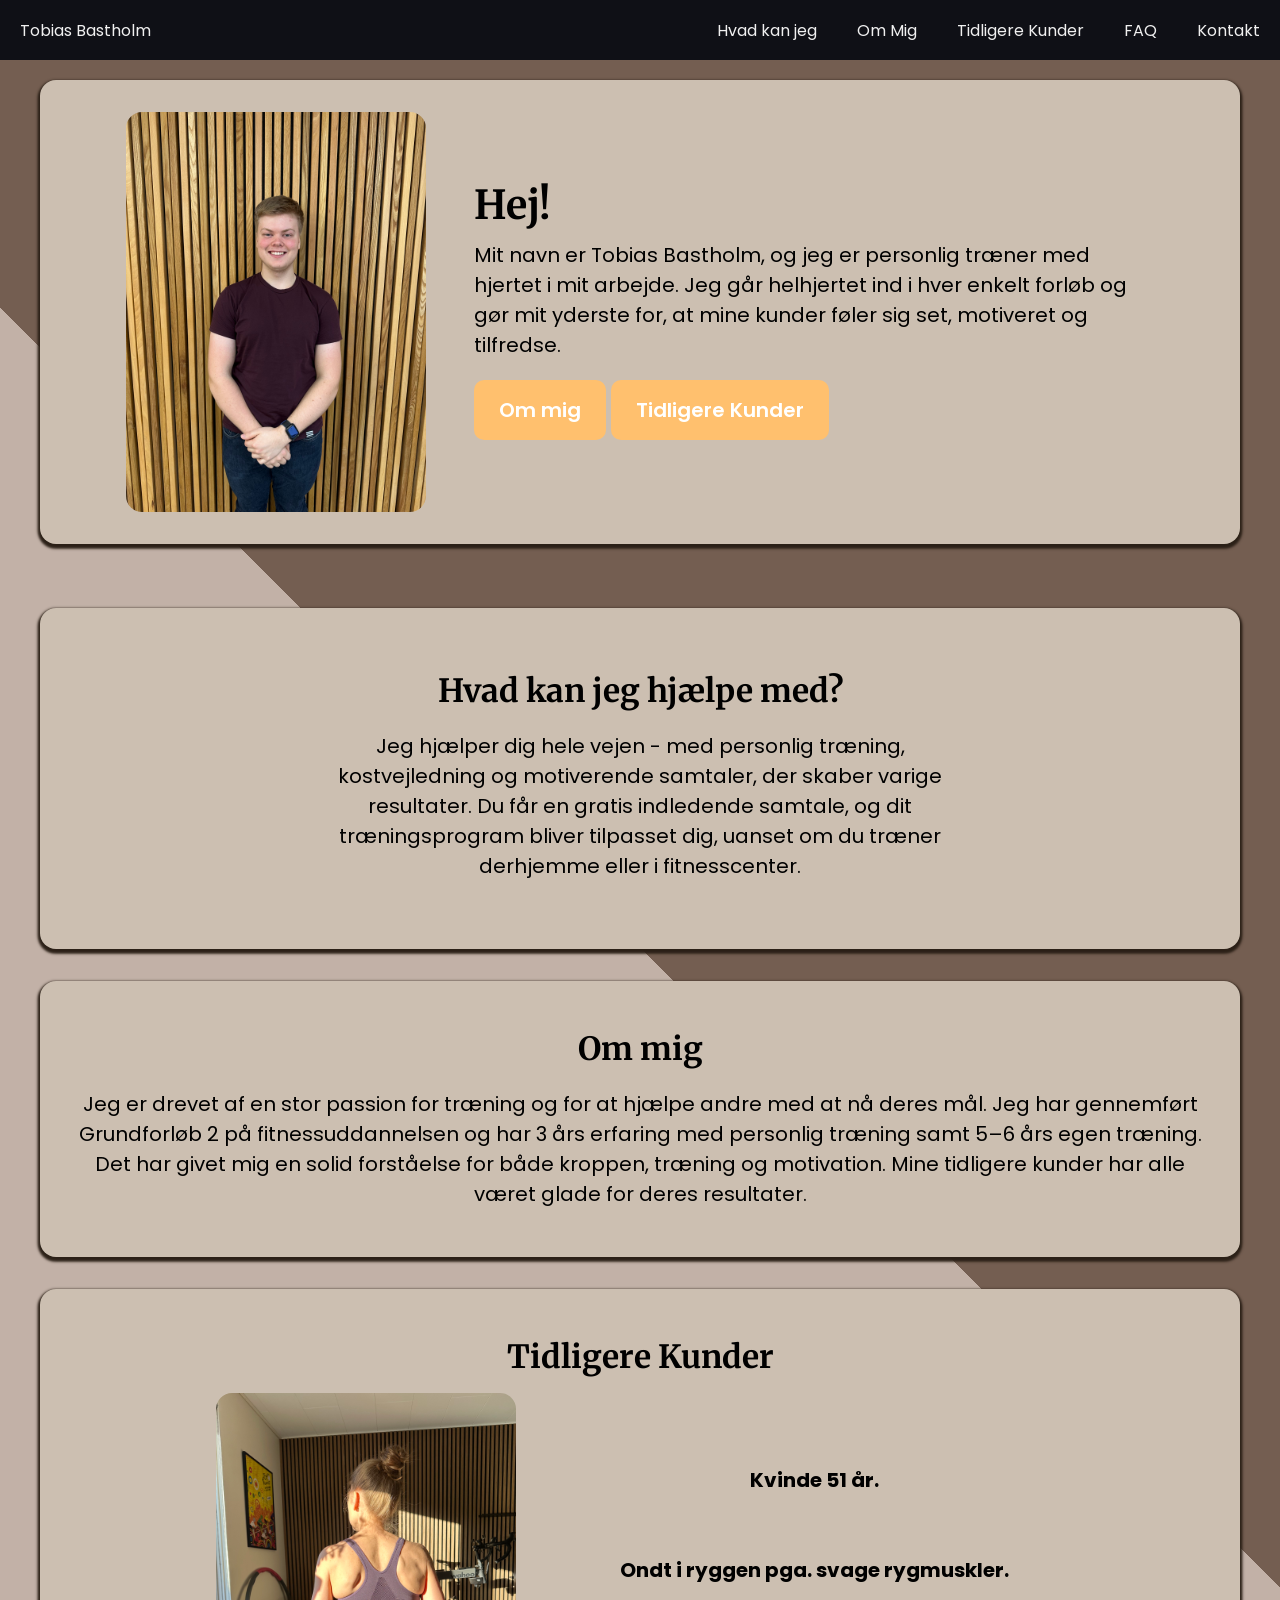
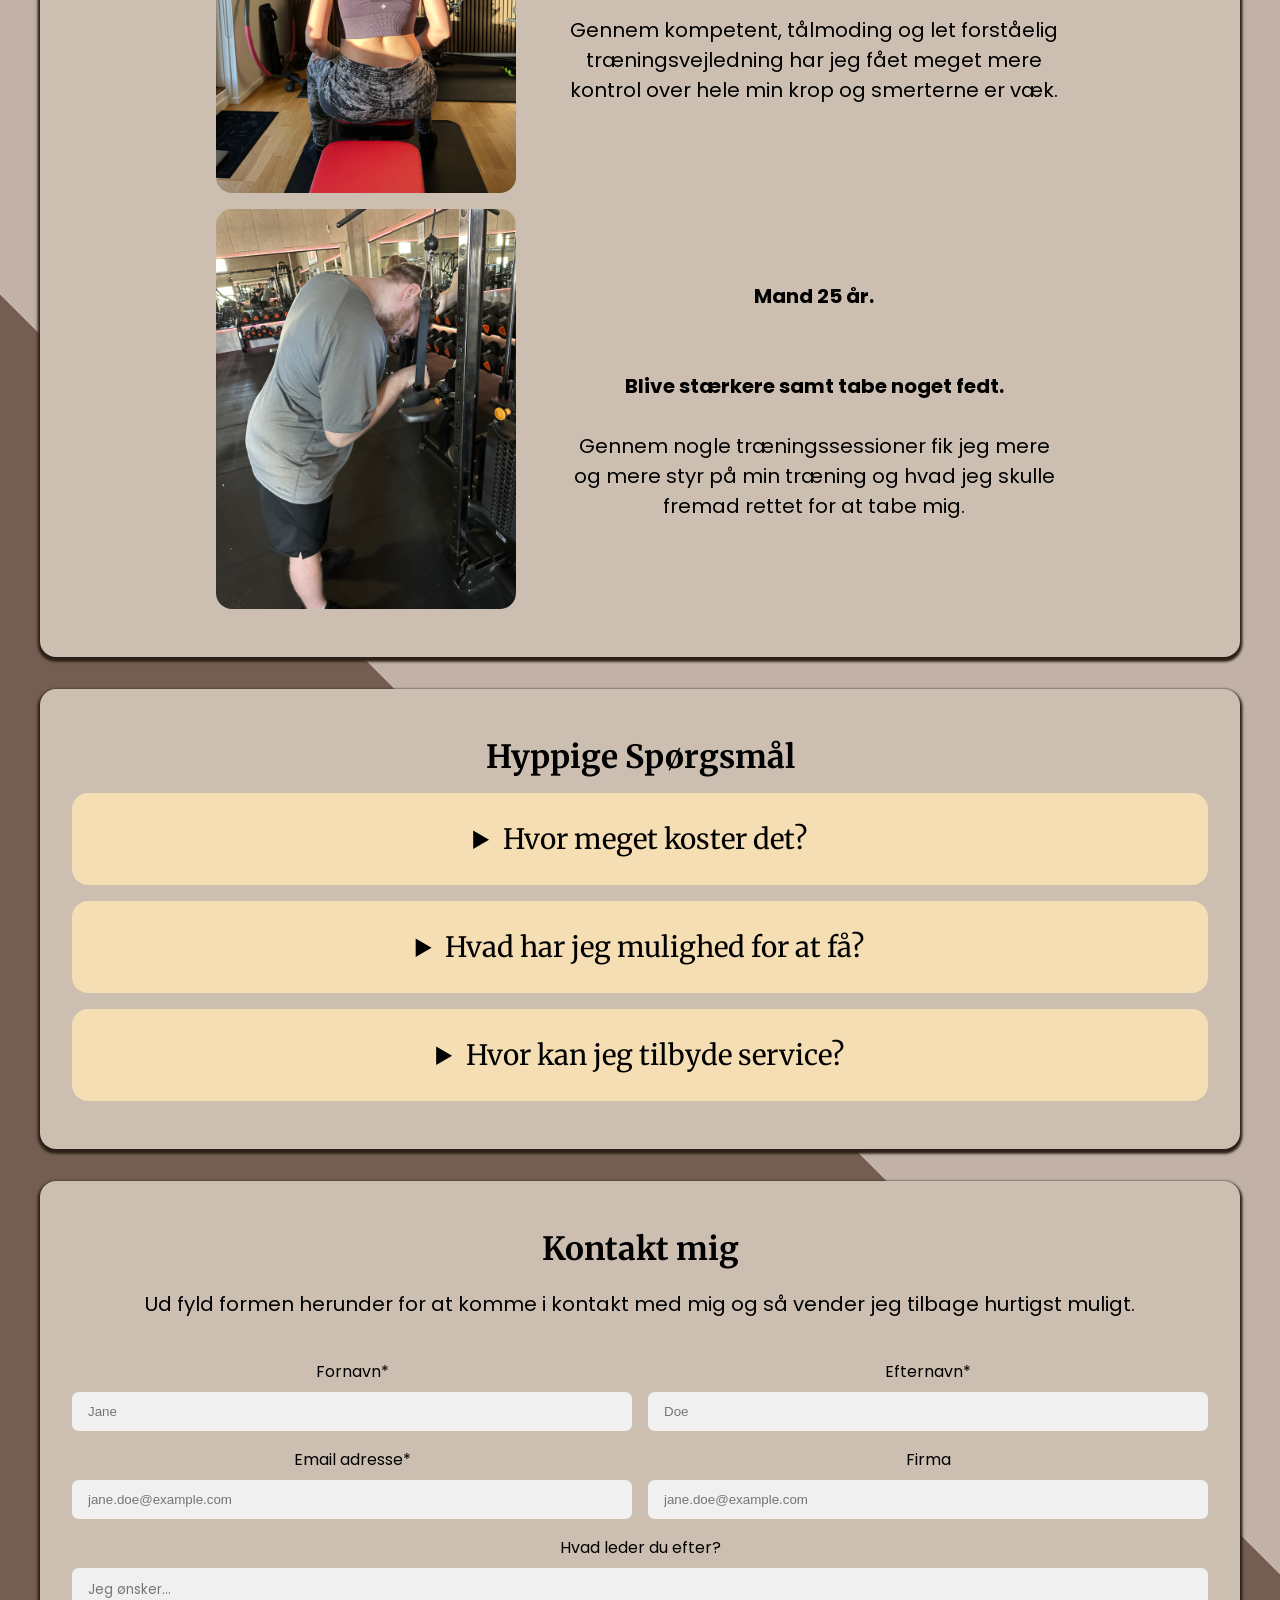
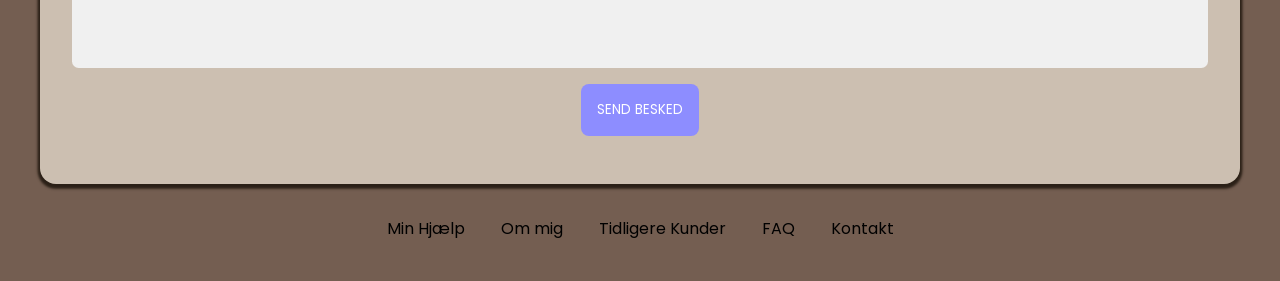
==== commit 9e485030: "Add files via upload" ====
--- a/index.html
+++ b/index.html
@@ -7,17 +7,29 @@
     <link rel="stylesheet" href="style.css">
 </head>
 <body>
+    <nav>
+            <input type="checkbox" id="sidebar-active">
+            <label for="sidebar-active" class="open-sidebar-button">
+                <svg xmlns="http://www.w3.org/2000/svg" height="32px" viewBox="0 -960 960 960" width="32px" fill="#e3e3e3"><path d="M120-240v-80h720v80H120Zm0-200v-80h720v80H120Zm0-200v-80h720v80H120Z"/></svg>
+            </label>
+            
+            <label id="overlay" for="sidebar-active"></label>
+
+            <div class="links-container">
+                <label for="sidebar-active" class="close-sidebar-button">
+                    <svg xmlns="http://www.w3.org/2000/svg" height="32px" viewBox="0 -960 960 960" width="32px" fill="#e3e3e3"><path d="m256-200-56-56 224-224-224-224 56-56 224 224 224-224 56 56-224 224 224 224-56 56-224-224-224 224Z"/></svg>
+                </label>
+
+                <a class="home-link" href="index.html">Tobias Bastholm</a>
+                <a href="#min-hjælp">Hvad kan jeg</a>
+                <a href="#om-mig">Om Mig</a>
+                <a href="#tidligere-kunder">Tidligere Kunder</a>
+                <a href="#faq">FAQ</a>
+                <a href="#Kontakt">Kontakt</a>
+            </div>
+        </nav>
+
     <header>
-        <nav>
-            <ul>
-                <li><a href="index.html">Tobias Bastholm</a></li>
-                <li><a href="#min-hjælp">Min Hjælp</a></li>
-                <li><a href="#om-mig">Om Mig</a></li>
-                <li><a href="#tidligere-kunder">Tidligere Kunder</a></li>
-                <li><a href="#faq">FAQ</a></li>
-                <li><a href="#Kontakt">Kontakt</a></li>
-            </ul>
-        </nav>
         <div class="flex-container">
             <img height="400px" width="300px" src="images/Forbillede.jpeg">
             <div class="text-container">
--- a/style.css
+++ b/style.css
@@ -8,6 +8,10 @@
     --primary-color: #ffc06e;
     --secondary-color: #8D8DFF;
     --color-1: #ccbfb1;
+
+    --side-bar-color-1: #0f1016;
+    --side-bar-text-color: #f0f0f0;
+    --side-bar-accent-color: #006aff;
 }
 
 * {
@@ -31,33 +35,110 @@
 }
 
 nav {
-    margin: 1em auto 3em auto;
-    width: min(1000px, 100%);
-}
-
-nav ul {
-    display: flex;
-    align-items: center;
-    list-style-type: none;
-    gap: 2em;
-}
-
-nav li:first-child {
+    height: 60px;
+    background-color: var(--side-bar-color-1);
+    display: flex;
+    justify-content: flex-end;
+    align-items: center;
+}
+
+.links-container {
+    height: 100%;
+    width: 100%;
+    display: flex;
+    flex-direction: row;
+    align-items: center;
+}
+
+nav a {
+    height: 100%;
+    padding: 0 20px;
+    display: flex;
+    align-items: center;
+    text-decoration: none;
+    color: var(--side-bar-text-color);
+
+    &:hover {
+        background-color: var(--side-bar-accent-color);
+    }
+}
+
+nav .home-link {
     margin-right: auto;
-    font-family: Merriweather, Poppins;
-    font-weight: bold;
-}
-
-nav a {
-    text-decoration: none;
-    color: var(--text-color);
-}
-
-nav a:hover {
-    text-decoration: underline;
-}
-
-header, section {
+}
+
+nav svg {
+    fill: var(--side-bar-text-color);
+}
+#sidebar-active {
+    display: none;
+}
+.open-sidebar-button, .close-sidebar-button {
+    display: none;
+}
+@media(min-width: 800px) {
+    nav {
+        position: fixed;
+        top: 0;
+        left: 0;
+        width: 100%;
+    }
+}
+@media(max-width: 800px) {
+    nav {
+        width: 72px;
+        position: fixed;
+        top: 0;
+        right: 0;
+    }
+    .links-container {
+        flex-direction: column;
+        align-items: flex-start;
+
+        position: fixed;
+        top: 0;
+        right: -100%;
+        z-index: 10;
+        width: 300px;
+
+        background-color: var(--side-bar-color-1);
+        box-shadow: -5px 0 5px rgba(0, 0, 0, 0.25);
+        transition: .75s ease-out;
+    }
+    nav a {
+        box-sizing: border-box;
+        height: auto;
+        width: 100%;
+        padding: 20px 30px;
+        justify-content: flex-start;
+    }
+    .open-sidebar-button, .close-sidebar-button {
+        padding: 20px;
+        display: block;
+    }
+    #sidebar-active:checked ~ .links-container {
+        right: 0;
+    }
+    #sidebar-active:checked ~ #overlay {
+        height: 100%;
+        width: 100%;
+        position: fixed;
+        top: 0;
+        left: 0;
+        z-index: 9;
+    }
+}
+
+header {
+    margin: 4em auto;
+    width: min(75em, 100%);
+    background-color: var(--color-1);
+    padding: min(2em, 15%);
+    border-radius: 1em;
+    box-shadow: 0 0.15em 0.15em 0.15em #2b2017;
+}
+
+section {
     margin: 2em auto;
     width: min(75em, 100%);
     background-color: var(--color-1);
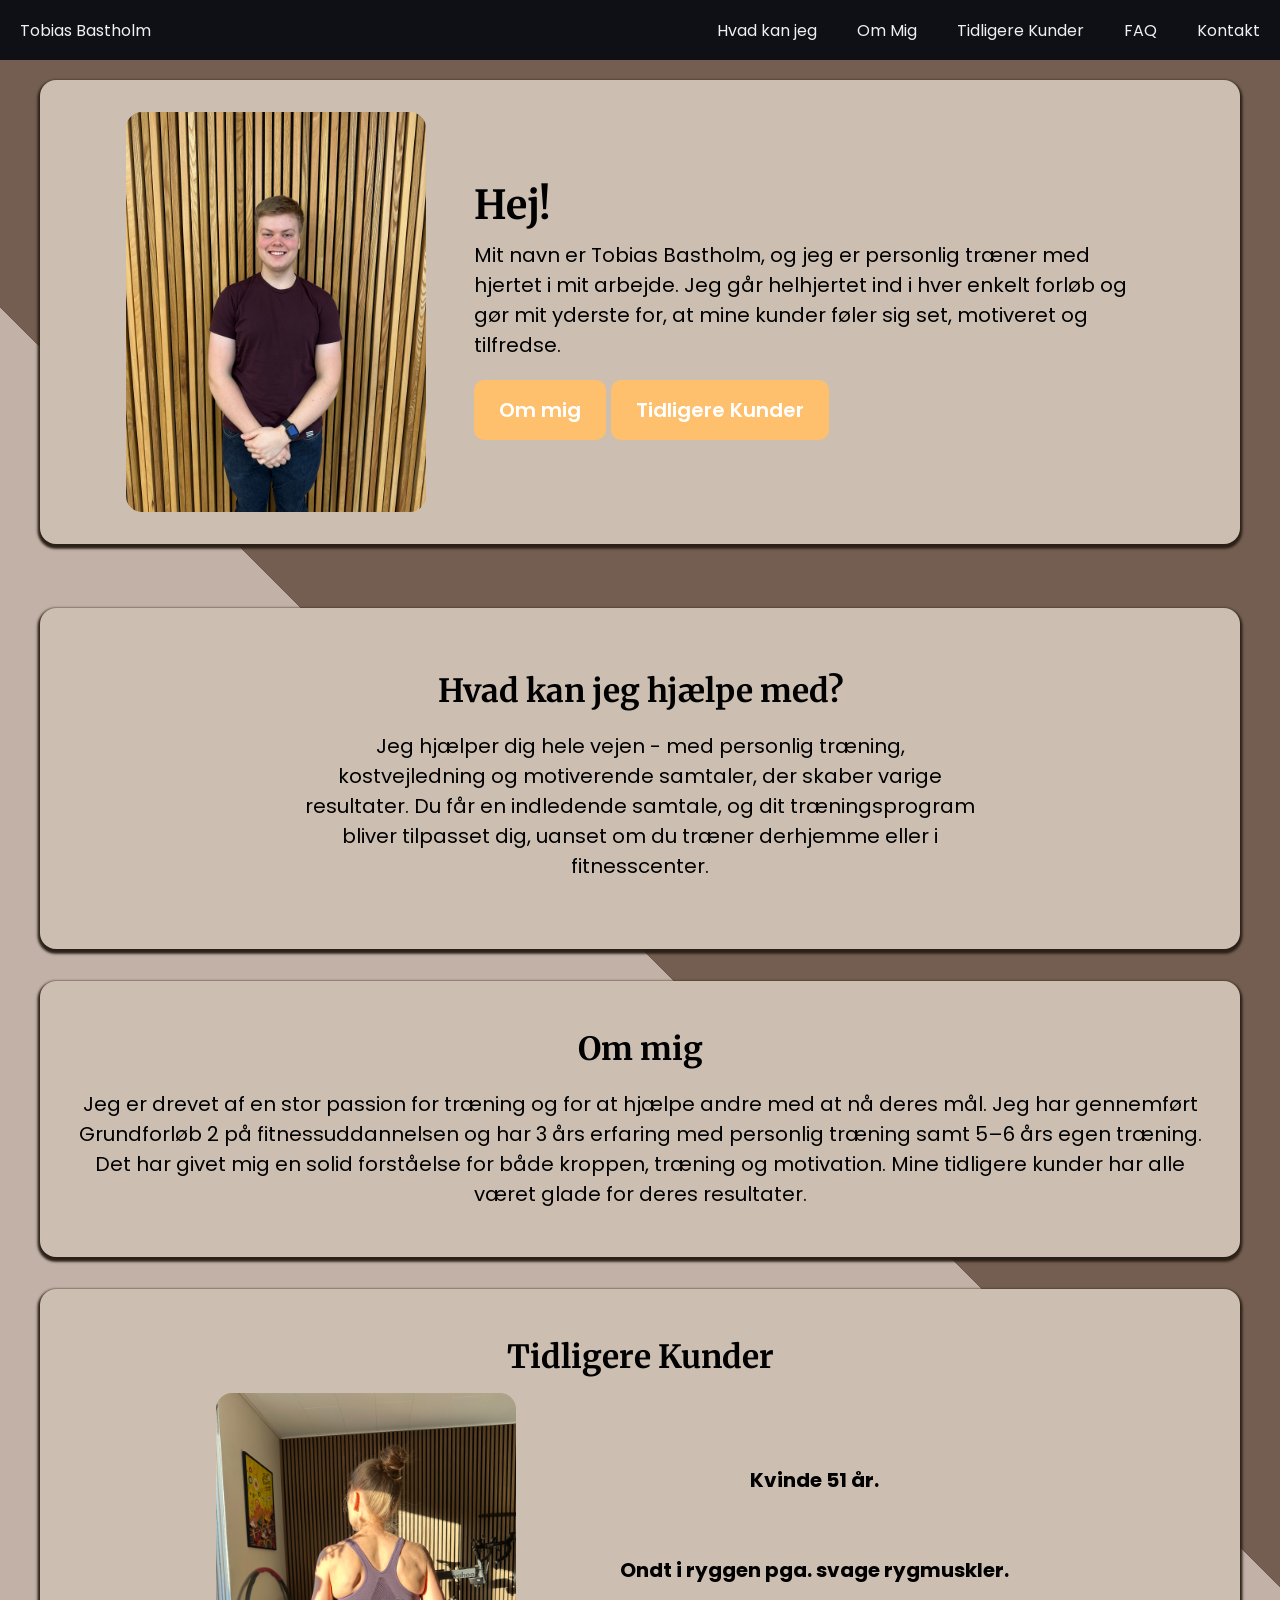
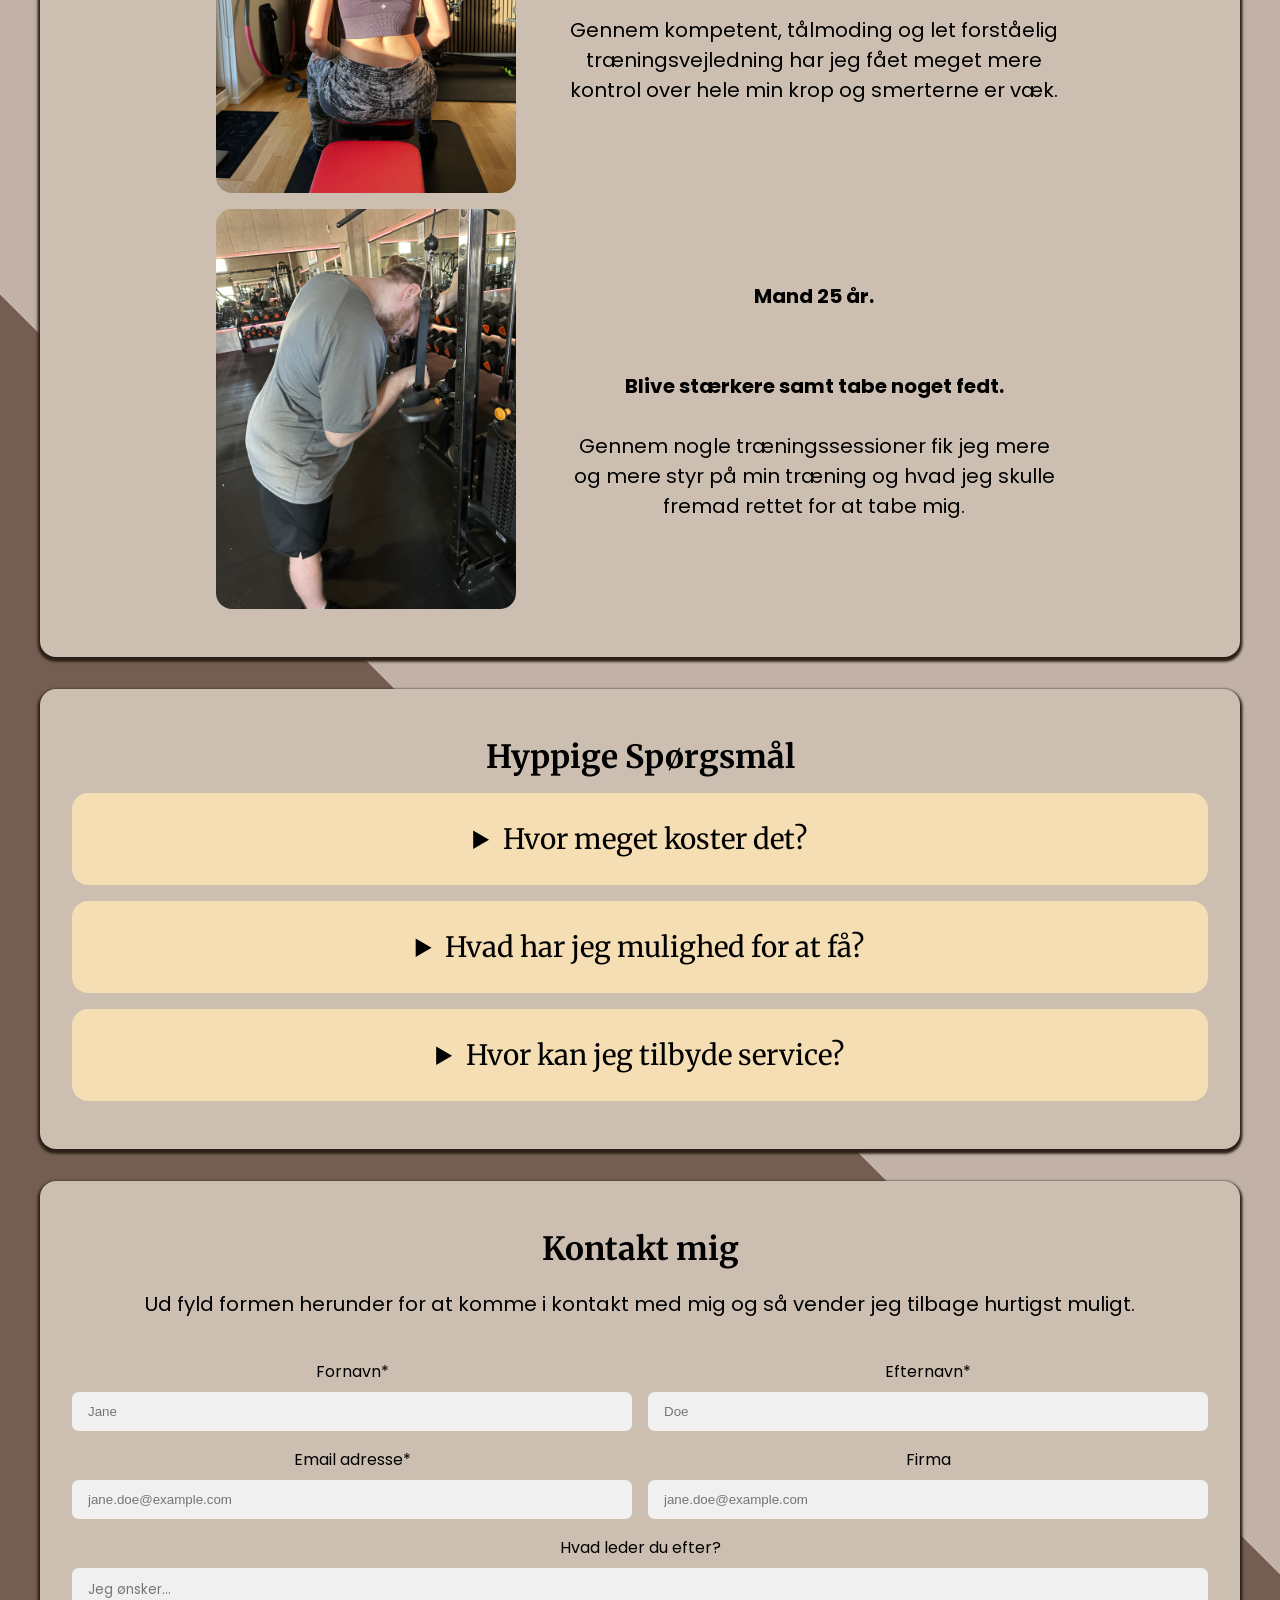
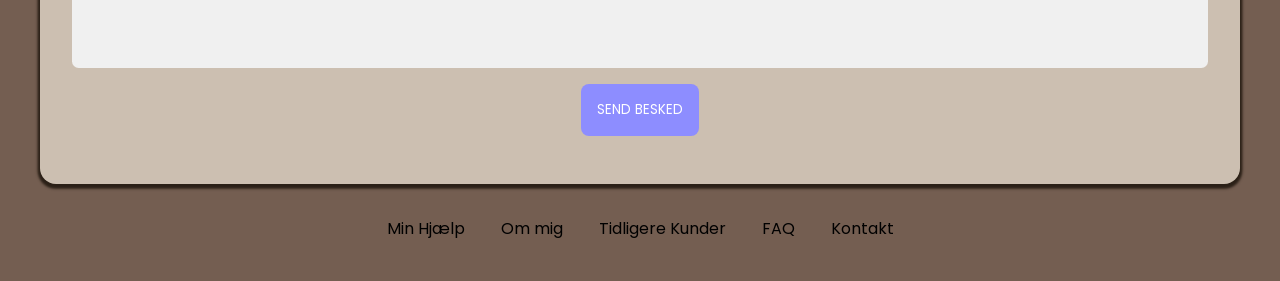
==== commit 3456c09e: "Update index.html" ====
--- a/index.html
+++ b/index.html
@@ -45,7 +45,7 @@
         <div class="flex-container">
             <div class="text-container">
                 <h2>Hvad kan jeg hjælpe med?</h2>
-                <p>Jeg hjælper dig hele vejen - med personlig træning, kostvejledning og motiverende samtaler, der skaber varige resultater. Du får en gratis indledende samtale, og dit træningsprogram bliver tilpasset dig, uanset om du træner derhjemme eller i fitnesscenter.</p>
+                <p>Jeg hjælper dig hele vejen - med personlig træning, kostvejledning og motiverende samtaler, der skaber varige resultater. Du får en indledende samtale, og dit træningsprogram bliver tilpasset dig, uanset om du træner derhjemme eller i fitnesscenter.</p>
             </div>
         </div>
     </section>
@@ -157,4 +157,5 @@
     </footer>
 
 </body>
-</html>+
+</html>
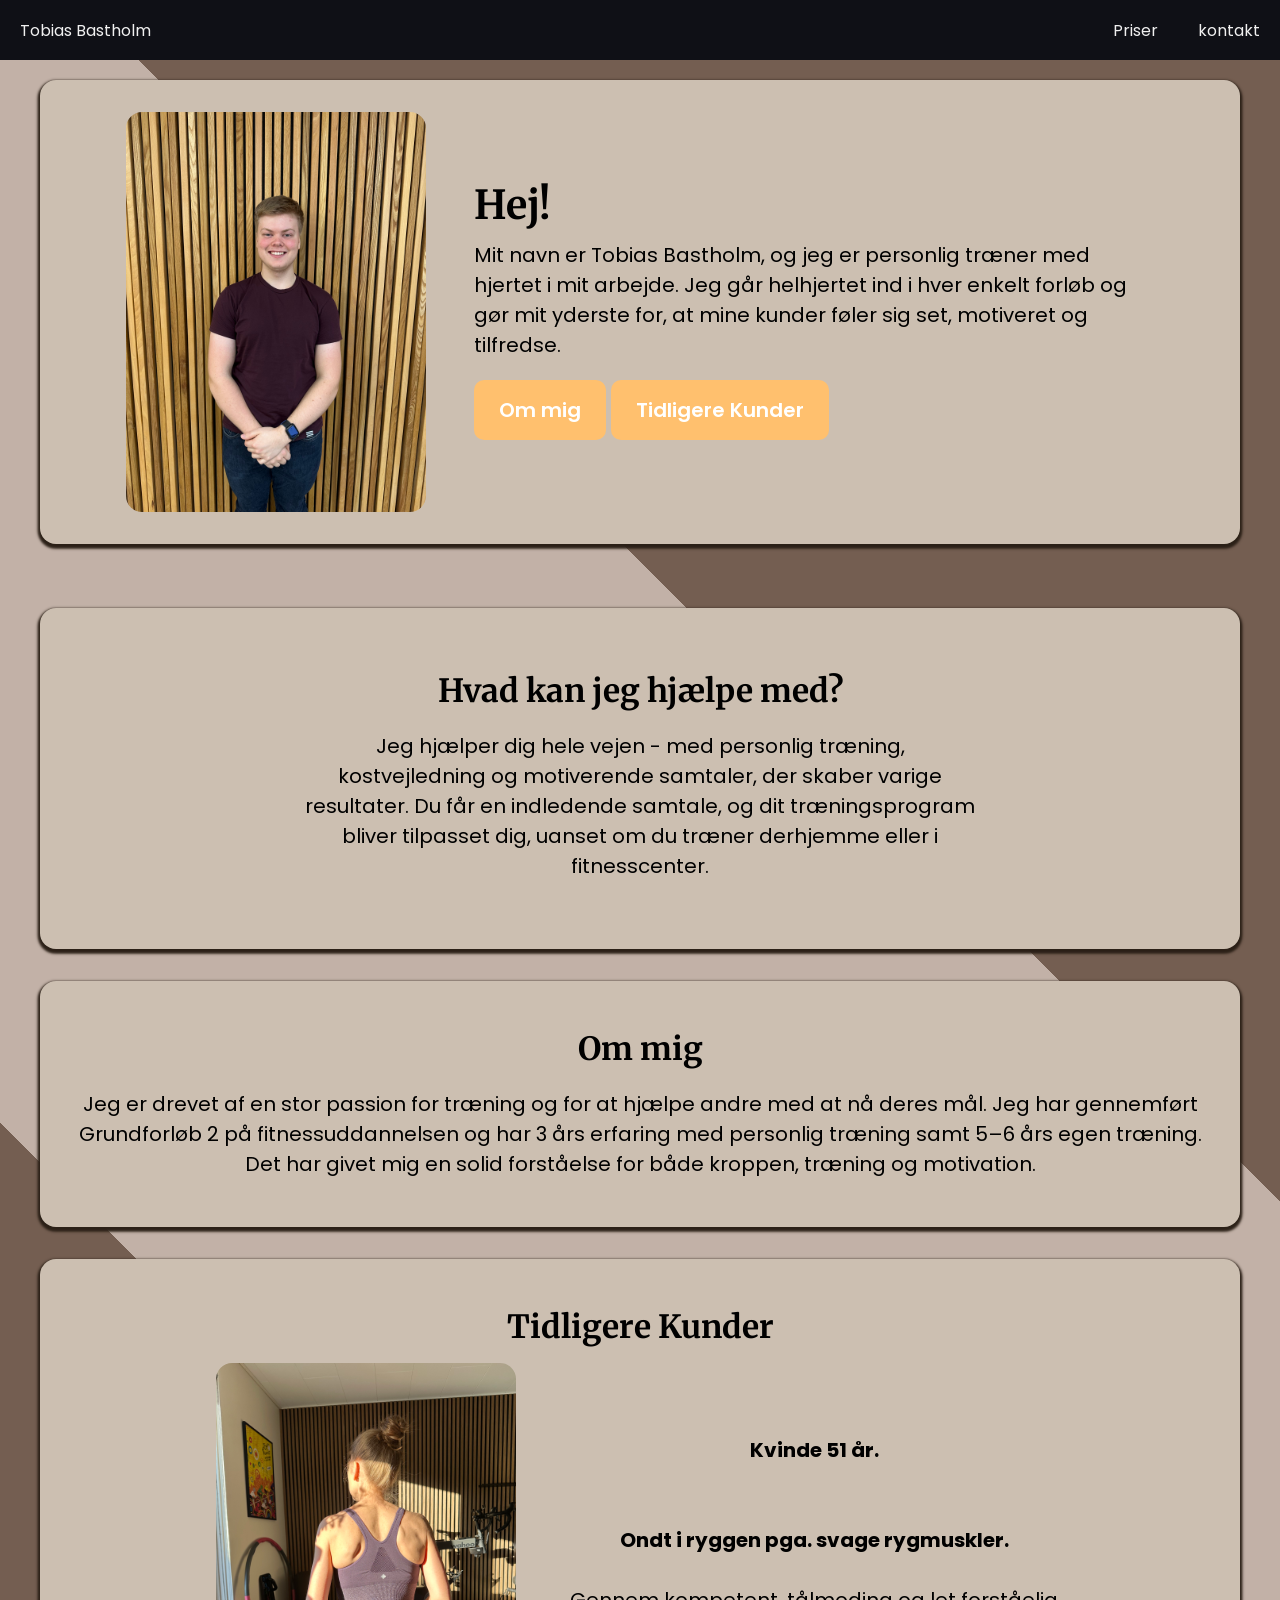
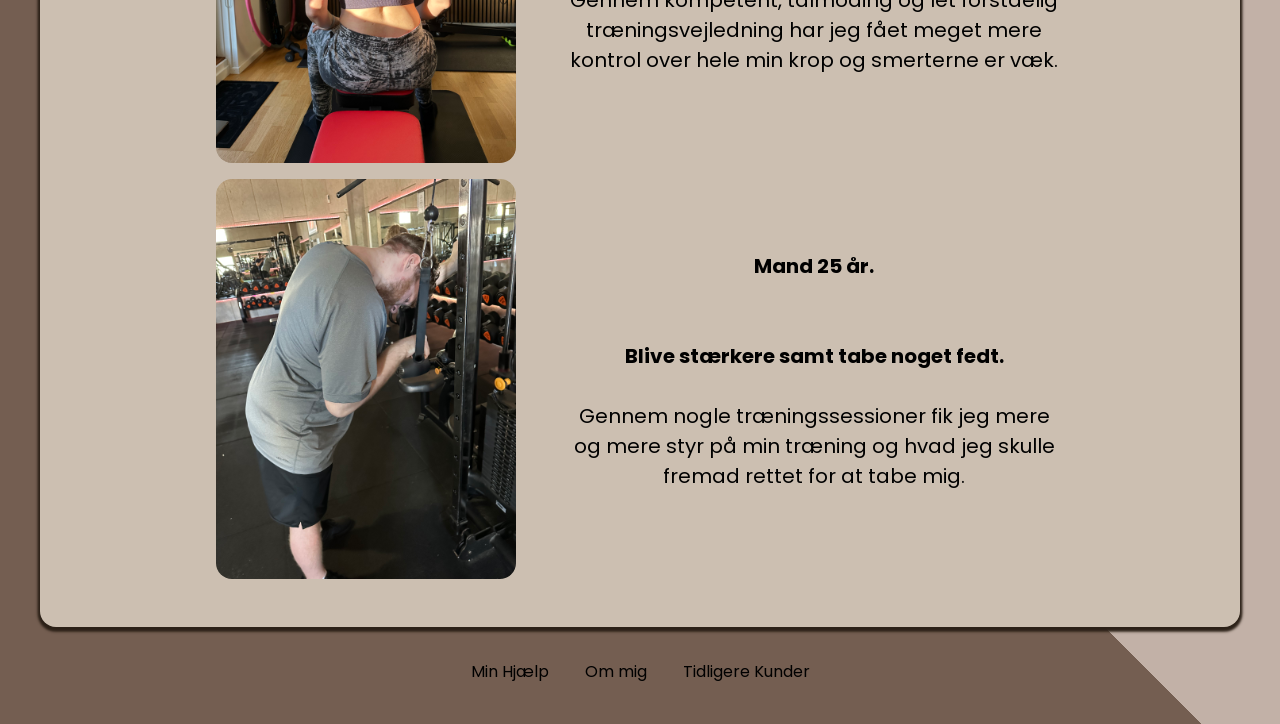
==== commit e2ae62cc: "Add files via upload" ====
--- a/index.html
+++ b/index.html
@@ -1,161 +1,124 @@
-<!DOCTYPE html>
+<!doctype html>
 <html lang="en">
-<head>
-    <meta charset="UTF-8">
-    <meta name="viewport" content="width=device-width, initial-scale=1.0">
-    <title>Tobias Bastholm</title>
-    <link rel="stylesheet" href="style.css">
-</head>
-<body>
+  <head>
+    <meta charset="UTF-8" />
+    <meta name="viewport" content="width=device-width, initial-scale=1.0" />
+    <title>TobiasFitness/Forside</title>
+    <link rel="stylesheet" href="style.css" />
+  </head>
+  <body>
     <nav>
-            <input type="checkbox" id="sidebar-active">
-            <label for="sidebar-active" class="open-sidebar-button">
-                <svg xmlns="http://www.w3.org/2000/svg" height="32px" viewBox="0 -960 960 960" width="32px" fill="#e3e3e3"><path d="M120-240v-80h720v80H120Zm0-200v-80h720v80H120Zm0-200v-80h720v80H120Z"/></svg>
-            </label>
-            
-            <label id="overlay" for="sidebar-active"></label>
+      <input type="checkbox" id="sidebar-active" />
+      <label for="sidebar-active" class="open-sidebar-button">
+        <svg
+          xmlns="http://www.w3.org/2000/svg"
+          height="32px"
+          viewBox="0 -960 960 960"
+          width="32px"
+          fill="#e3e3e3"
+        >
+          <path
+            d="M120-240v-80h720v80H120Zm0-200v-80h720v80H120Zm0-200v-80h720v80H120Z"
+          />
+        </svg>
+      </label>
 
-            <div class="links-container">
-                <label for="sidebar-active" class="close-sidebar-button">
-                    <svg xmlns="http://www.w3.org/2000/svg" height="32px" viewBox="0 -960 960 960" width="32px" fill="#e3e3e3"><path d="m256-200-56-56 224-224-224-224 56-56 224 224 224-224 56 56-224 224 224 224-56 56-224-224-224 224Z"/></svg>
-                </label>
+      <label id="overlay" for="sidebar-active"></label>
 
-                <a class="home-link" href="index.html">Tobias Bastholm</a>
-                <a href="#min-hjælp">Hvad kan jeg</a>
-                <a href="#om-mig">Om Mig</a>
-                <a href="#tidligere-kunder">Tidligere Kunder</a>
-                <a href="#faq">FAQ</a>
-                <a href="#Kontakt">Kontakt</a>
-            </div>
-        </nav>
+      <div class="links-container">
+        <label for="sidebar-active" class="close-sidebar-button">
+          <svg
+            xmlns="http://www.w3.org/2000/svg"
+            height="32px"
+            viewBox="0 -960 960 960"
+            width="32px"
+            fill="#e3e3e3"
+          >
+            <path
+              d="m256-200-56-56 224-224-224-224 56-56 224 224 224-224 56 56-224 224 224 224-56 56-224-224-224 224Z"
+            />
+          </svg>
+        </label>
+
+        <a class="home-link" href="index.html">Tobias Bastholm</a>
+        <a href="priser.html">Priser</a>
+        <a class="contact-link" href="contact.html" onclick="kontakt(``)">
+          kontakt
+        </a>
+      </div>
+    </nav>
 
     <header>
-        <div class="flex-container">
-            <img height="400px" width="300px" src="images/Forbillede.jpeg">
-            <div class="text-container">
-                <h1>Hej!</h1>
-                <p>Mit navn er Tobias Bastholm, og jeg er personlig træner med hjertet i mit arbejde. Jeg går helhjertet ind i hver enkelt forløb og gør mit yderste for, at mine kunder føler sig set, motiveret og tilfredse.</p>
-                <a href="#om-mig" class="cta-button">Om mig</a>
-                <a href="#tidligere-kunder" class="cta-button">Tidligere Kunder</a>
-            </div>
+      <div class="flex-container">
+        <img height="400px" width="300px" src="images/Forbillede.jpeg" />
+        <div class="text-container">
+          <h1>Hej!</h1>
+          <p>
+            Mit navn er Tobias Bastholm, og jeg er personlig træner med hjertet
+            i mit arbejde. Jeg går helhjertet ind i hver enkelt forløb og gør
+            mit yderste for, at mine kunder føler sig set, motiveret og
+            tilfredse.
+          </p>
+          <a href="#om-mig" class="cta-button">Om mig</a>
+          <a href="#tidligere-kunder" class="cta-button">Tidligere Kunder</a>
         </div>
+      </div>
     </header>
 
     <section id="min-hjælp">
-        <div class="flex-container">
-            <div class="text-container">
-                <h2>Hvad kan jeg hjælpe med?</h2>
-                <p>Jeg hjælper dig hele vejen - med personlig træning, kostvejledning og motiverende samtaler, der skaber varige resultater. Du får en indledende samtale, og dit træningsprogram bliver tilpasset dig, uanset om du træner derhjemme eller i fitnesscenter.</p>
-            </div>
+      <div class="flex-container">
+        <div class="text-container">
+          <h2>Hvad kan jeg hjælpe med?</h2>
+          <p>
+            Jeg hjælper dig hele vejen - med personlig træning, kostvejledning
+            og motiverende samtaler, der skaber varige resultater. Du får en
+            indledende samtale, og dit træningsprogram bliver tilpasset dig,
+            uanset om du træner derhjemme eller i fitnesscenter.
+          </p>
         </div>
+      </div>
     </section>
 
     <section id="om-mig">
-        <h2>Om mig</h2>
-        <p>Jeg er drevet af en stor passion for træning og for at hjælpe andre med at nå deres mål. Jeg har gennemført Grundforløb 2 på fitnessuddannelsen og har 3 års erfaring med personlig træning samt 5–6 års egen træning. Det har givet mig en solid forståelse for både kroppen, træning og motivation. Mine tidligere kunder har alle været glade for deres resultater.</p>
+      <h2>Om mig</h2>
+      <p>
+        Jeg er drevet af en stor passion for træning og for at hjælpe andre med
+        at nå deres mål. Jeg har gennemført Grundforløb 2 på fitnessuddannelsen
+        og har 3 års erfaring med personlig træning samt 5–6 års egen træning.
+        Det har givet mig en solid forståelse for både kroppen, træning og
+        motivation.
+      </p>
     </section>
 
     <section id="tidligere-kunder">
-        <h3>Tidligere Kunder</h3>
-        <div class="tidligere-kunde">
-            <img height="400px" width="300px" src="images/Karina_Billede.jpeg">
-            <p><strong>Kvinde 51 år.</strong><br><br>
-                <br><strong>Ondt i ryggen pga. svage rygmuskler.</strong><br>
-                <br>Gennem kompetent, tålmoding og let forståelig træningsvejledning har jeg fået meget mere kontrol over hele min krop og smerterne er væk.<br></p>
-        </div>
-        <div class="tidligere-kunde">
-            <img height="400px" width="300px" src="images/Emil_Billede.jpeg">
-            <p><strong>Mand 25 år.</strong><br><br>
-                <br><strong>Blive stærkere samt tabe noget fedt.</strong><br>
-                <br>Gennem nogle træningssessioner fik jeg mere og mere styr på min træning og hvad jeg skulle fremad rettet for at tabe mig.<br></p>
-        </div>
-    </section>
-
-    <section id="faq">
-        <h2>Hyppige Spørgsmål</h2>
-        <details>
-            <summary>Hvor meget koster det?</summary>
-            <p>Din første session koster 600 kr. og danner fundamentet for dit videre forløb. Herefter er prisen 400 kr. pr. session.</p>
-        </details>
-        <details>
-            <summary>Hvad har jeg mulighed for at få?</summary>
-            <p>Jeg tilbyder personlig træning, kostvejledning, motiverende samtaler og en træningsplan tilpasset dine mål og din hverdag.</p>
-        </details>
-        <details>
-            <summary>Hvor kan jeg tilbyde service?</summary>
-            <p>Jeg tilbyder personlig service inden for 50 km af Holbæk og mulighed for online kostvejledning og motiverende samtaler.</p>
-        </details>
-    </section>
-
-    <section id="Kontakt">
-        <div class="Kontakt-container">
-            <h3>Kontakt mig</h3>
-            <p>Ud fyld formen herunder for at komme i kontakt med mig og så vender jeg tilbage hurtigst muligt.</p>
-            
-            <form action="https://formspree.io/f/xkozqowa" method="post">
-                <div class="form-group">
-                    <label for="firstname">Fornavn*</label>
-                    <input 
-                        type="text" 
-                        name="firstname" 
-                        id="firstname" 
-                        required 
-                        class="form-element"
-                        placeholder="Jane" />
-                </div>
-                <div class="form-group">
-                    <label for="lastname">Efternavn*</label>
-                    <input 
-                        type="text" 
-                        name="lastname" 
-                        id="lastname" 
-                        required 
-                        class="form-element"
-                        placeholder="Doe" />
-                </div>
-                <div class="form-group">
-                    <label for="email">Email adresse*</label>
-                    <input 
-                        type="email" 
-                        name="email" 
-                        id="email" 
-                        required 
-                        class="form-element"
-                        placeholder="jane.doe@example.com" />
-                </div>
-                <div class="form-group">
-                    <label for="company">Firma</label>
-                    <input 
-                        type="text" 
-                        name="company" 
-                        id="company" 
-                        class="form-element"
-                        placeholder="jane.doe@example.com" />
-                </div>
-                <div class="form-group full">
-                    <label for="massage">Hvad leder du efter?</label>
-                    <textarea 
-                        name="message" 
-                        id="message" 
-                        class="form-element" 
-                        placeholder="Jeg ønsker..."></textarea>
-                </div>
-                <div class="submit-group">
-                    <input type="submit" value="SEND BESKED">
-                </div>
-            </form>
-
-        </div>
+      <h3>Tidligere Kunder</h3>
+      <div class="tidligere-kunde">
+        <img height="400px" width="300px" src="images/Karina_Billede.jpeg" />
+        <p>
+          <strong>Kvinde 51 år.</strong><br /><br />
+          <br /><strong>Ondt i ryggen pga. svage rygmuskler.</strong><br />
+          <br />Gennem kompetent, tålmoding og let forståelig træningsvejledning
+          har jeg fået meget mere kontrol over hele min krop og smerterne er
+          væk.<br />
+        </p>
+      </div>
+      <div class="tidligere-kunde">
+        <img height="400px" width="300px" src="images/Emil_Billede.jpeg" />
+        <p>
+          <strong>Mand 25 år.</strong><br /><br />
+          <br /><strong>Blive stærkere samt tabe noget fedt.</strong><br />
+          <br />Gennem nogle træningssessioner fik jeg mere og mere styr på min
+          træning og hvad jeg skulle fremad rettet for at tabe mig.<br />
+        </p>
+      </div>
     </section>
 
     <footer>
-        <a href="#min-hjælp">Min Hjælp</a>
-        <a href="#om-mig">Om mig</a>
-        <a href="#tidligere-kunder">Tidligere Kunder</a>
-        <a href="#faq">FAQ</a>
-        <a href="#Kontakt">Kontakt</a>
+      <a href="#min-hjælp">Min Hjælp</a>
+      <a href="#om-mig">Om mig</a>
+      <a href="#tidligere-kunder">Tidligere Kunder</a>
     </footer>
 
-</body>
-
+    <script src="app.js"></script>
+  </body>
 </html>
--- a/style.css
+++ b/style.css
@@ -1,378 +1,523 @@
-@import url('https://fonts.googleapis.com/css2?family=Merriweather:ital,opsz,wght@0,18..144,300..900;1,18..144,300..900&display=swap');
-@import url('https://fonts.googleapis.com/css2?family=Merriweather:ital,opsz,wght@0,18..144,300..900;1,18..144,300..900&family=Poppins:ital,wght@0,100;0,200;0,300;0,400;0,500;0,600;0,700;0,800;0,900;1,100;1,200;1,300;1,400;1,500;1,600;1,700;1,800;1,900&display=swap');
+@import url("https://fonts.googleapis.com/css2?family=Merriweather:ital,opsz,wght@0,18..144,300..900;1,18..144,300..900&display=swap");
+@import url("https://fonts.googleapis.com/css2?family=Merriweather:ital,opsz,wght@0,18..144,300..900;1,18..144,300..900&family=Poppins:ital,wght@0,100;0,200;0,300;0,400;0,500;0,600;0,700;0,800;0,900;1,100;1,200;1,300;1,400;1,500;1,600;1,700;1,800;1,900&display=swap");
 
 :root {
-    --base-color-1: #c2b1a7;
-    --base-color-2: #745e51;
-    --text-color: #000000;
-    --primary-color: #ffc06e;
-    --secondary-color: #8D8DFF;
-    --color-1: #ccbfb1;
-
-    --side-bar-color-1: #0f1016;
-    --side-bar-text-color: #f0f0f0;
-    --side-bar-accent-color: #006aff;
+  --base-color-1: #c2b1a7;
+  --base-color-2: #745e51;
+  --text-color: #000000;
+  --primary-color: #ffc06e;
+  --secondary-color: #8d8dff;
+  --color-1: #ccbfb1;
+
+  --side-bar-color-1: #0f1016;
+  --side-bar-text-color: #f0f0f0;
+  --side-bar-accent-color: #006aff;
 }
 
 * {
-    margin: 0;
-    padding: 0;
+  margin: 0;
+  padding: 0;
+  box-sizing: border-box;
+}
+
+html {
+  font-family: Poppins, "Segoe UI", Tahoma, Geneva, Verdana, sans-serif;
+  color: var(--text-color);
+}
+
+body {
+  padding: 1em;
+  background-image: linear-gradient(
+    45deg,
+    var(--base-color-2) 0%,
+    var(--base-color-2) 33.33%,
+    var(--base-color-1) 33.33%,
+    var(--base-color-1) 66.66%,
+    var(--base-color-2) 66.66%,
+    var(--base-color-2) 100%
+  );
+}
+
+h1,
+h2,
+h3 {
+  font-family:
+    Merriweather, Poppins, "Segoe UI", Tahoma, Geneva, Verdana, sans-serif;
+}
+
+nav {
+  height: 60px;
+  background-color: var(--side-bar-color-1);
+  display: flex;
+  justify-content: flex-end;
+  align-items: center;
+}
+
+.links-container {
+  height: 100%;
+  width: 100%;
+  display: flex;
+  flex-direction: row;
+  align-items: center;
+}
+
+nav a {
+  height: 100%;
+  padding: 0 20px;
+  display: flex;
+  align-items: center;
+  text-decoration: none;
+  color: var(--side-bar-text-color);
+
+  &:hover {
+    background-color: var(--side-bar-accent-color);
+  }
+}
+
+nav .home-link {
+  margin-right: auto;
+}
+
+nav svg {
+  fill: var(--side-bar-text-color);
+}
+#sidebar-active {
+  display: none;
+}
+.open-sidebar-button,
+.close-sidebar-button {
+  display: none;
+}
+@media (min-width: 800px) {
+  nav {
+    position: fixed;
+    top: 0;
+    left: 0;
+    width: 100%;
+  }
+}
+@media (max-width: 800px) {
+  nav {
+    width: 72px;
+    position: fixed;
+    top: 0;
+    right: 0;
+  }
+  .links-container {
+    flex-direction: column;
+    align-items: flex-start;
+
+    position: fixed;
+    top: 0;
+    right: -100%;
+    z-index: 10;
+    width: 300px;
+
+    background-color: var(--side-bar-color-1);
+    box-shadow: -5px 0 5px rgba(0, 0, 0, 0.25);
+    transition: 0.75s ease-out;
+  }
+  nav a {
     box-sizing: border-box;
-}
-
-html {
-    font-family: Poppins, 'Segoe UI', Tahoma, Geneva, Verdana, sans-serif;
-    color: var(--text-color);
-}
-
-body {
-    padding: 1em;
-    background-image: linear-gradient(45deg, var(--base-color-2) 0%, var(--base-color-2) 33.33%, var(--base-color-1) 33.33%, var(--base-color-1) 66.66%, var(--base-color-2) 66.66%, var(--base-color-2) 100%);
-}
-
-h1, h2, h3 {
-    font-family: Merriweather, Poppins, 'Segoe UI', Tahoma, Geneva, Verdana, sans-serif;
-}
-
-nav {
-    height: 60px;
-    background-color: var(--side-bar-color-1);
-    display: flex;
-    justify-content: flex-end;
-    align-items: center;
-}
-
-.links-container {
+    height: auto;
+    width: 100%;
+    padding: 20px 30px;
+    justify-content: flex-start;
+  }
+  .open-sidebar-button,
+  .close-sidebar-button {
+    padding: 20px;
+    display: block;
+  }
+  #sidebar-active:checked ~ .links-container {
+    right: 0;
+  }
+  #sidebar-active:checked ~ #overlay {
     height: 100%;
     width: 100%;
-    display: flex;
-    flex-direction: row;
-    align-items: center;
-}
-
-nav a {
-    height: 100%;
-    padding: 0 20px;
-    display: flex;
-    align-items: center;
-    text-decoration: none;
-    color: var(--side-bar-text-color);
+    position: fixed;
+    top: 0;
+    left: 0;
+    z-index: 9;
+  }
+}
+
+header {
+  margin: 4em auto;
+  width: min(75em, 100%);
+  background-color: var(--color-1);
+  padding: min(2em, 15%);
+  border-radius: 1em;
+  box-shadow: 0 0.15em 0.15em 0.15em #2b2017;
+}
+
+section {
+  margin: 2em auto;
+  width: min(75em, 100%);
+  background-color: var(--color-1);
+  padding: min(2em, 15%);
+  border-radius: 1em;
+  box-shadow: 0 0.15em 0.15em 0.15em #2b2017;
+}
+
+.flex-container {
+  display: flex;
+  justify-content: center;
+  align-items: center;
+  flex-wrap: wrap;
+  gap: 3em;
+}
+
+header img {
+  max-width: 100%;
+  border-radius: 1em;
+  object-fit: cover;
+  object-position: center;
+}
+
+.text-container {
+  flex: 0 1 34em;
+}
+
+h1 {
+  font-size: 2.5rem;
+  margin-bottom: 0.25em;
+}
+
+.text-container {
+  margin: 0.75em 0 1em 0;
+  font-size: 1.25rem;
+}
+
+.cta-button {
+  display: inline-block;
+  text-decoration: none;
+  color: white;
+  background-color: var(--primary-color);
+  padding: 0.75em 1.25em;
+  border-radius: 0.5em;
+  font-weight: 600;
+  margin-top: 1em;
+}
+
+.secondary {
+  background-color: var(--secondary-color);
+}
+
+section {
+  padding: 3em min(2em, 15%);
+  background-color: var(--color-1);
+  text-align: center;
+}
+
+h2 {
+  font-size: 2rem;
+}
+
+section p {
+  margin-top: 1em;
+  font-size: 1.25rem;
+}
+
+section#om-mig {
+  background-color: var(--color-1);
+}
+
+footer {
+  padding-bottom: 1.5em;
+  text-align: center;
+}
+
+footer a {
+  margin: 0 1em;
+  text-decoration: none;
+  color: var(--text-color);
+}
+
+footer a:hover {
+  text-decoration: underline;
+}
+
+@media (max-width: 1023px) {
+  header {
+    text-align: center;
+  }
+
+  header .text-container {
+    padding-top: 0;
+  }
+}
+
+@media (max-width: 560px) {
+  nav li {
+    display: none;
+  }
+
+  nav li:first-child,
+  nav li:last-child {
+    display: block;
+  }
+}
+
+h3 {
+  font-family: Merriweather, Poppins;
+  font-size: 2rem;
+}
+
+section#tidligere-kunder {
+  background-color: var(--color-1);
+}
+
+.tidligere-kunde {
+  display: flex;
+  justify-content: center;
+  align-items: center;
+  flex-wrap: wrap;
+  gap: 3em;
+}
+
+.tidligere-kunde p {
+  margin-bottom: 1em;
+  width: min(500px, 100%);
+}
+
+.tidligere-kunde img {
+  max-width: 100%;
+  border-radius: 1em;
+  object-fit: cover;
+  object-position: center;
+  transition: 100ms ease;
+  margin-top: 1em;
+
+  &:hover {
+    scale: 1.05;
+  }
+}
+
+.Kontakt-container p {
+  margin-bottom: 2em;
+}
+
+#priser {
+  display: block;
+  align-items: center;
+  justify-content: center;
+}
+
+#priser h2 {
+  margin-bottom: 25px;
+}
+
+#Price-tag {
+  margin-top: 5px;
+  margin-bottom: 20px;
+}
+
+.mulighed {
+  background-color: #f1d7bd;
+  border: 3px solid black;
+  border-radius: 15px;
+  padding: 25px;
+
+  box-shadow: 0 2px 0 2px rgb(87, 87, 87);
+}
+
+.mulighed p {
+  margin-top: 5px;
+  margin-bottom: 5px;
+}
+
+.muligheder {
+  display: grid;
+  grid-template-columns: 1fr 1fr;
+
+  gap: 25px;
+}
+
+.price {
+  display: block;
+  margin-top: 0px;
+}
+
+.checkboxes {
+  display: grid;
+  grid-template-columns: 1fr;
+
+  gap: 10px;
+
+  align-items: start;
+  justify-content: start;
+
+  margin-top: -20px;
+}
+
+.radio-container-1 {
+  display: grid;
+  grid-template-columns: 1fr;
+  grid-template-rows: repeat(5, 1fr);
+
+  height: 200px;
+
+  gap: 10px;
+}
+
+.radio-container-2 {
+  display: grid;
+  grid-template-columns: 1fr;
+  grid-template-rows: repeat(3, 1fr);
+
+  height: 100px;
+
+  gap: 10px;
+}
+
+#radio {
+  transition: all 0.5s ease;
+
+  .radio-label {
+    padding: 5px;
+    border: 1px solid black;
+    border-radius: 15px;
+    transition: all 0.5s ease;
+    display: block;
+    text-align: left;
 
     &:hover {
-        background-color: var(--side-bar-accent-color);
-    }
-}
-
-nav .home-link {
-    margin-right: auto;
-}
-
-nav svg {
-    fill: var(--side-bar-text-color);
-}
-#sidebar-active {
+      box-shadow: 0 0 0 1px black;
+    }
+  }
+
+  .checkbox {
+    width: 0;
+    height: 0;
     display: none;
-}
-.open-sidebar-button, .close-sidebar-button {
-    display: none;
-}
-@media(min-width: 800px) {
-    nav {
-        position: fixed;
-        top: 0;
-        left: 0;
-        width: 100%;
-    }
-}
-@media(max-width: 800px) {
-    nav {
-        width: 72px;
-        position: fixed;
-        top: 0;
-        right: 0;
-    }
-    .links-container {
-        flex-direction: column;
-        align-items: flex-start;
-
-        position: fixed;
-        top: 0;
-        right: -100%;
-        z-index: 10;
-        width: 300px;
-
-        background-color: var(--side-bar-color-1);
-        box-shadow: -5px 0 5px rgba(0, 0, 0, 0.25);
-        transition: .75s ease-out;
-    }
-    nav a {
-        box-sizing: border-box;
-        height: auto;
-        width: 100%;
-        padding: 20px 30px;
-        justify-content: flex-start;
-    }
-    .open-sidebar-button, .close-sidebar-button {
-        padding: 20px;
-        display: block;
-    }
-    #sidebar-active:checked ~ .links-container {
-        right: 0;
-    }
-    #sidebar-active:checked ~ #overlay {
-        height: 100%;
-        width: 100%;
-        position: fixed;
-        top: 0;
-        left: 0;
-        z-index: 9;
-    }
-}
-
-header {
-    margin: 4em auto;
-    width: min(75em, 100%);
-    background-color: var(--color-1);
-    padding: min(2em, 15%);
-    border-radius: 1em;
-    box-shadow: 0 0.15em 0.15em 0.15em #2b2017;
-}
-
-section {
-    margin: 2em auto;
-    width: min(75em, 100%);
-    background-color: var(--color-1);
-    padding: min(2em, 15%);
-    border-radius: 1em;
-    box-shadow: 0 0.15em 0.15em 0.15em #2b2017;
-}
-
-.flex-container {
-    display: flex;
-    justify-content: center;
-    align-items: center;
-    flex-wrap: wrap;
-    gap: 3em;
-}
-
-header img {
-    max-width: 100%;
-    border-radius: 1em;
-    object-fit: cover;
-    object-position: center;
-}
-
-.text-container {
-    flex: 0 1 34em;
-}
-
-h1 {
-    font-size: 2.5rem;
-    margin-bottom: 0.25em;
-}
-
-.text-container {
-    margin: .75em 0 1em 0;
-    font-size: 1.25rem;
-}
-
-.cta-button {
-    display: inline-block;
-    text-decoration: none;
-    color: white;
-    background-color: var(--primary-color);
-    padding: .75em 1.25em;
-    border-radius: .5em;
-    font-weight: 600;
-    margin-top: 1em;
-}
-
-.secondary {
-    background-color: var(--secondary-color);
-}
-
-section {
-    padding: 3em min(2em, 15%);
-    background-color: var(--color-1);
-    text-align: center;
-}
-
-h2 {
-    font-size: 2rem;
-}
-
-section p {
-    margin-top: 1em;
-    font-size: 1.25rem;
-}
-
-section#om-mig {
-    background-color: var(--color-1);
-}
-
-footer {
-    padding-bottom: 1.5em;
-    text-align: center;
-}
-
-footer a {
-    margin: 0 1em;
-    text-decoration: none;
-    color: var(--text-color);
-}
-
-footer a:hover {
-    text-decoration: underline;
-}
-
-@media(max-width: 1023px) {
-    header {
-        text-align: center;
-    }
-
-    header .text-container {
-        padding-top: 0;
-    }
-}
-
-@media(max-width: 560px) {
-    nav li {
-        display: none;
-    }
-
-    nav li:first-child,
-    nav li:last-child {
-        display: block;
-    }
-}
-
-h3 {
-    font-family: Merriweather, Poppins;
-    font-size: 2rem;
-}
-
-section#tidligere-kunder {
-    background-color: var(--color-1);
-}
-
-.tidligere-kunde {
-    display: flex;
-    justify-content: center;
-    align-items: center;
-    flex-wrap: wrap;
-    gap: 3em;
-}
-
-.tidligere-kunde p {
-    margin-bottom: 1em;
-    width: min(500px, 100%);
-}
-
-.tidligere-kunde img {
-    max-width: 100%;
-    border-radius: 1em;
-    object-fit: cover;
-    object-position: center;
-    transition: 100ms ease;
-    margin-top: 1em;
-
-    &:hover {
-        scale: 1.05;
-    }
-}
-
-.Kontakt-container p {
-    margin-bottom: 2em;
+  }
+}
+
+#radio label {
+  cursor: pointer;
+  user-select: none;
+}
+
+.checkbox {
+  appearance: none;
+}
+
+.active {
+  border-radius: 15px;
+  box-shadow: 0 0 0 2px black;
+
+  background-color: rgb(146, 177, 146);
+
+  transition: 0.5s all ease-in-out;
+}
+
+.notActive {
+  border-radius: 15px;
+
+  background-color: transparent;
+
+  transition: 0.5s all ease-in-out;
 }
 
 form {
-    display: grid;
-    grid-template-columns: 1fr;
-    grid-gap: 1em;
-
-    @media (min-width: 768px) {
-        grid-template-columns: repeat(2, 1fr);
-    }
-
-    .form-group {
-
-        &.full {
-            grid-column: 1 / -1;
-        }
-
-        label {
-            display: block;
-            margin-bottom: .5em;
-        }
-
-        .form-element {
-            appearance: none;
-            outline: none;
-            border: none;
-
-            display: block;
-            width: 100%;
-
-            border-radius: .5em;
-            padding: 12px 16px;
-            background-color: #F0F0F0;
-            transition: 0.4s;
-
-            &:focus {
-                box-shadow: 0px 0px 6px rgba(0, 0, 0, 0.2);
-                background-color: white;
-            }
-        }
-
-        textarea {
-            resize: none;
-            min-height: 100px;
-
-            font-family: Poppins, 'Segoe UI', Tahoma, Geneva, Verdana, sans-serif;
-        }
-    }
-
-    .submit-group {
-        grid-column: 1 / -1;
-
-        input[type="submit"] {
-            appearance: none;
-            border: none;
-            outline: none;
-            background: none;
-
-            padding: 16px;
-            background-color: var(--secondary-color);
-            border-radius: 8px;
-            color: white;
-            cursor: pointer;
-            transition: 0.3s;
-
-            font-family: Poppins, 'Segoe UI', Tahoma, Geneva, Verdana, sans-serif;
-
-            &:hover {
-                background-color: #4D4DFF;
-            }
-        }
-    }
+  display: grid;
+  grid-template-columns: 1fr;
+  grid-gap: 1em;
+
+  @media (min-width: 768px) {
+    grid-template-columns: repeat(2, 1fr);
+
+    .checkboxes {
+      grid-template-columns: repeat(2, 1fr);
+    }
+  }
+
+  .form-group {
+    &.full {
+      grid-column: 1 / -1;
+    }
+
+    label {
+      display: block;
+      margin-bottom: 0.5em;
+    }
+
+    .form-element {
+      appearance: none;
+      outline: none;
+      border: none;
+
+      display: block;
+      width: 100%;
+
+      border-radius: 0.5em;
+      padding: 12px 16px;
+      background-color: #f0f0f0;
+      transition: 0.4s;
+
+      &:focus {
+        box-shadow: 0px 0px 6px rgba(0, 0, 0, 0.2);
+        background-color: white;
+      }
+    }
+
+    textarea {
+      resize: none;
+      min-height: 100px;
+
+      font-family: Poppins, "Segoe UI", Tahoma, Geneva, Verdana, sans-serif;
+    }
+  }
+
+  .prices {
+    grid-column: 1 / -1;
+
+    margin-bottom: 10px;
+  }
+
+  .submit-group {
+    grid-column: 1 / -1;
+
+    input[type="submit"] {
+      appearance: none;
+      border: none;
+      outline: none;
+      background: none;
+
+      padding: 16px;
+      background-color: var(--secondary-color);
+      border-radius: 8px;
+      color: white;
+      cursor: pointer;
+      transition: 0.3s;
+
+      font-family: Poppins, "Segoe UI", Tahoma, Geneva, Verdana, sans-serif;
+
+      &:hover {
+        background-color: #4d4dff;
+      }
+    }
+  }
 }
 
 section#Kontakt {
-    background-color: var(--color-1);
+  background-color: var(--color-1);
 }
 
 details {
-    margin-top: 1em;
-    background-color: wheat;
-    border-radius: 1em;
+  margin-top: 1em;
+  background-color: wheat;
+  border-radius: 1em;
 }
 
 details summary {
-    padding: 1em;
-    font-size: 1.75em;
-    font-family: Merriweather, Poppins, 'Segoe UI', Tahoma, Geneva, Verdana, sans-serif;
+  padding: 1em;
+  font-size: 1.75em;
+  font-family:
+    Merriweather, Poppins, "Segoe UI", Tahoma, Geneva, Verdana, sans-serif;
 }
 
 details p {
-    padding: 0 2em 2em 2em;
-}+  padding: 0 2em 2em 2em;
+}
